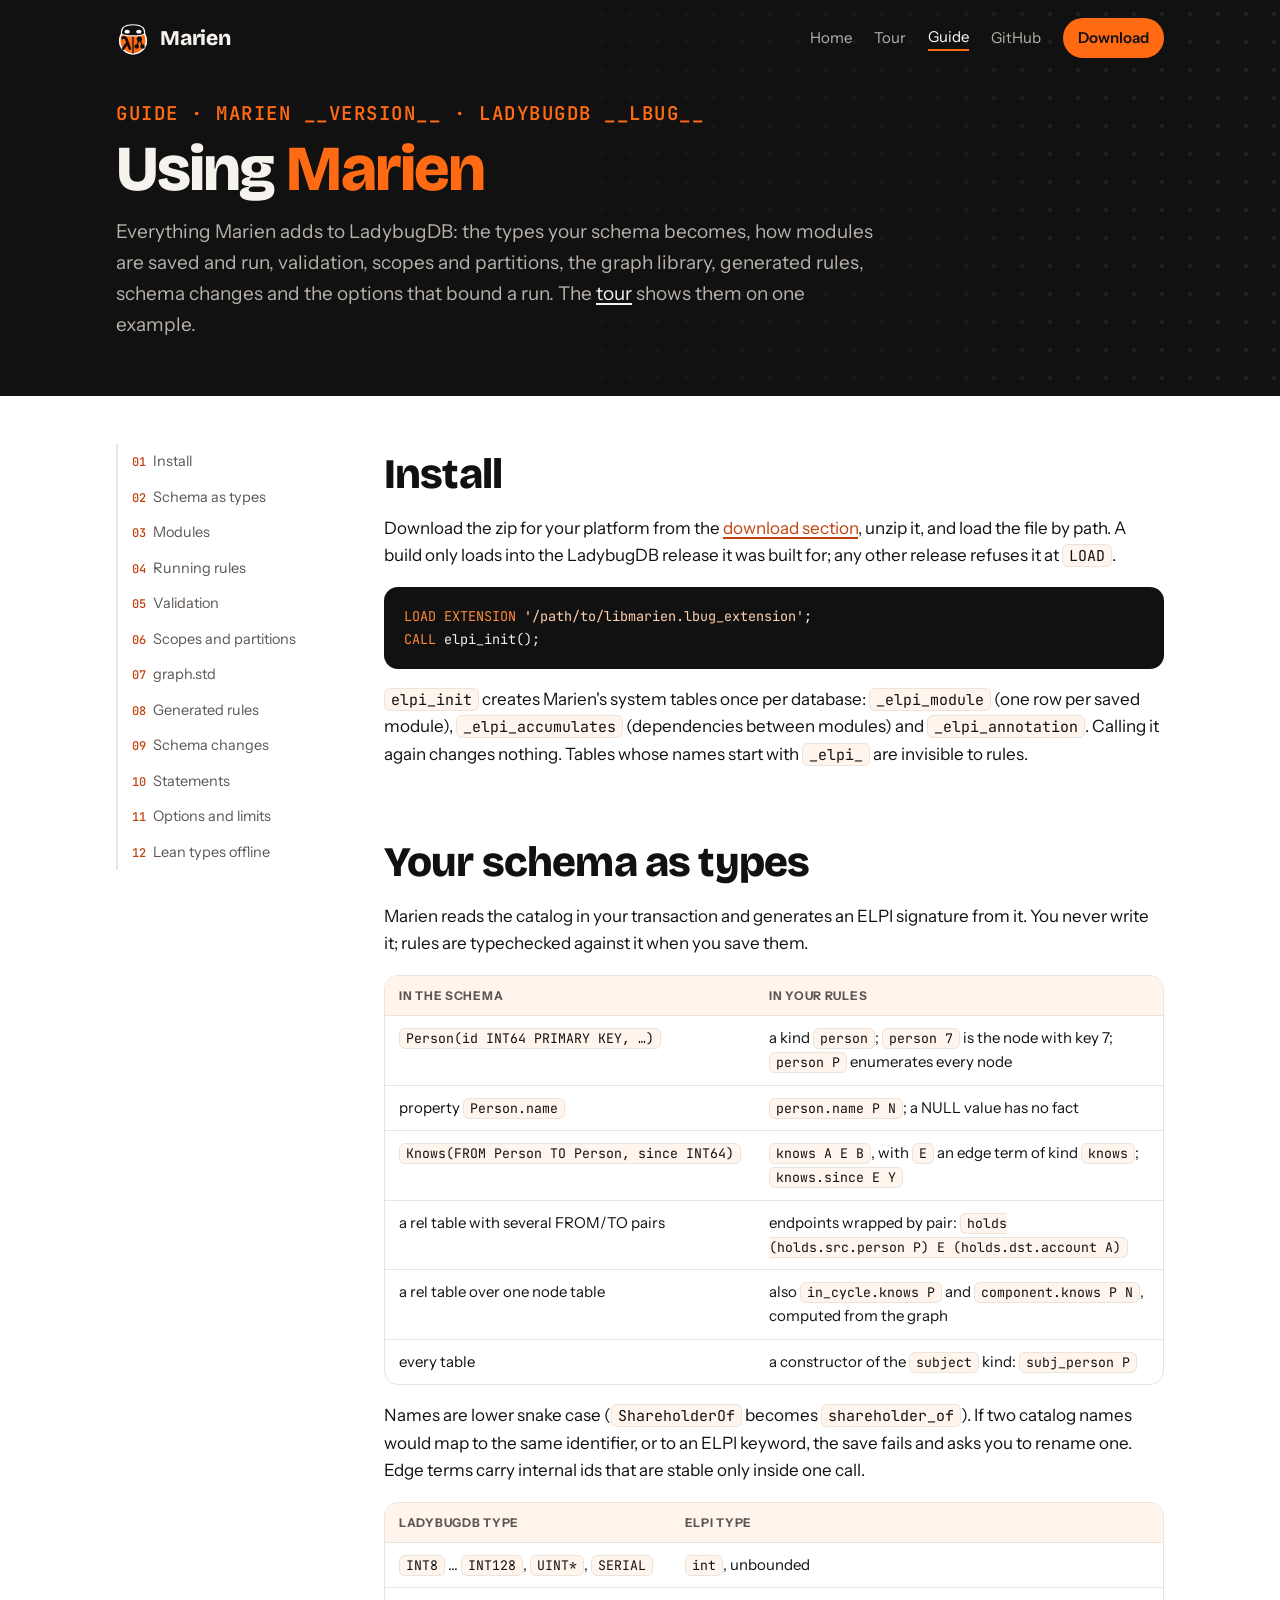
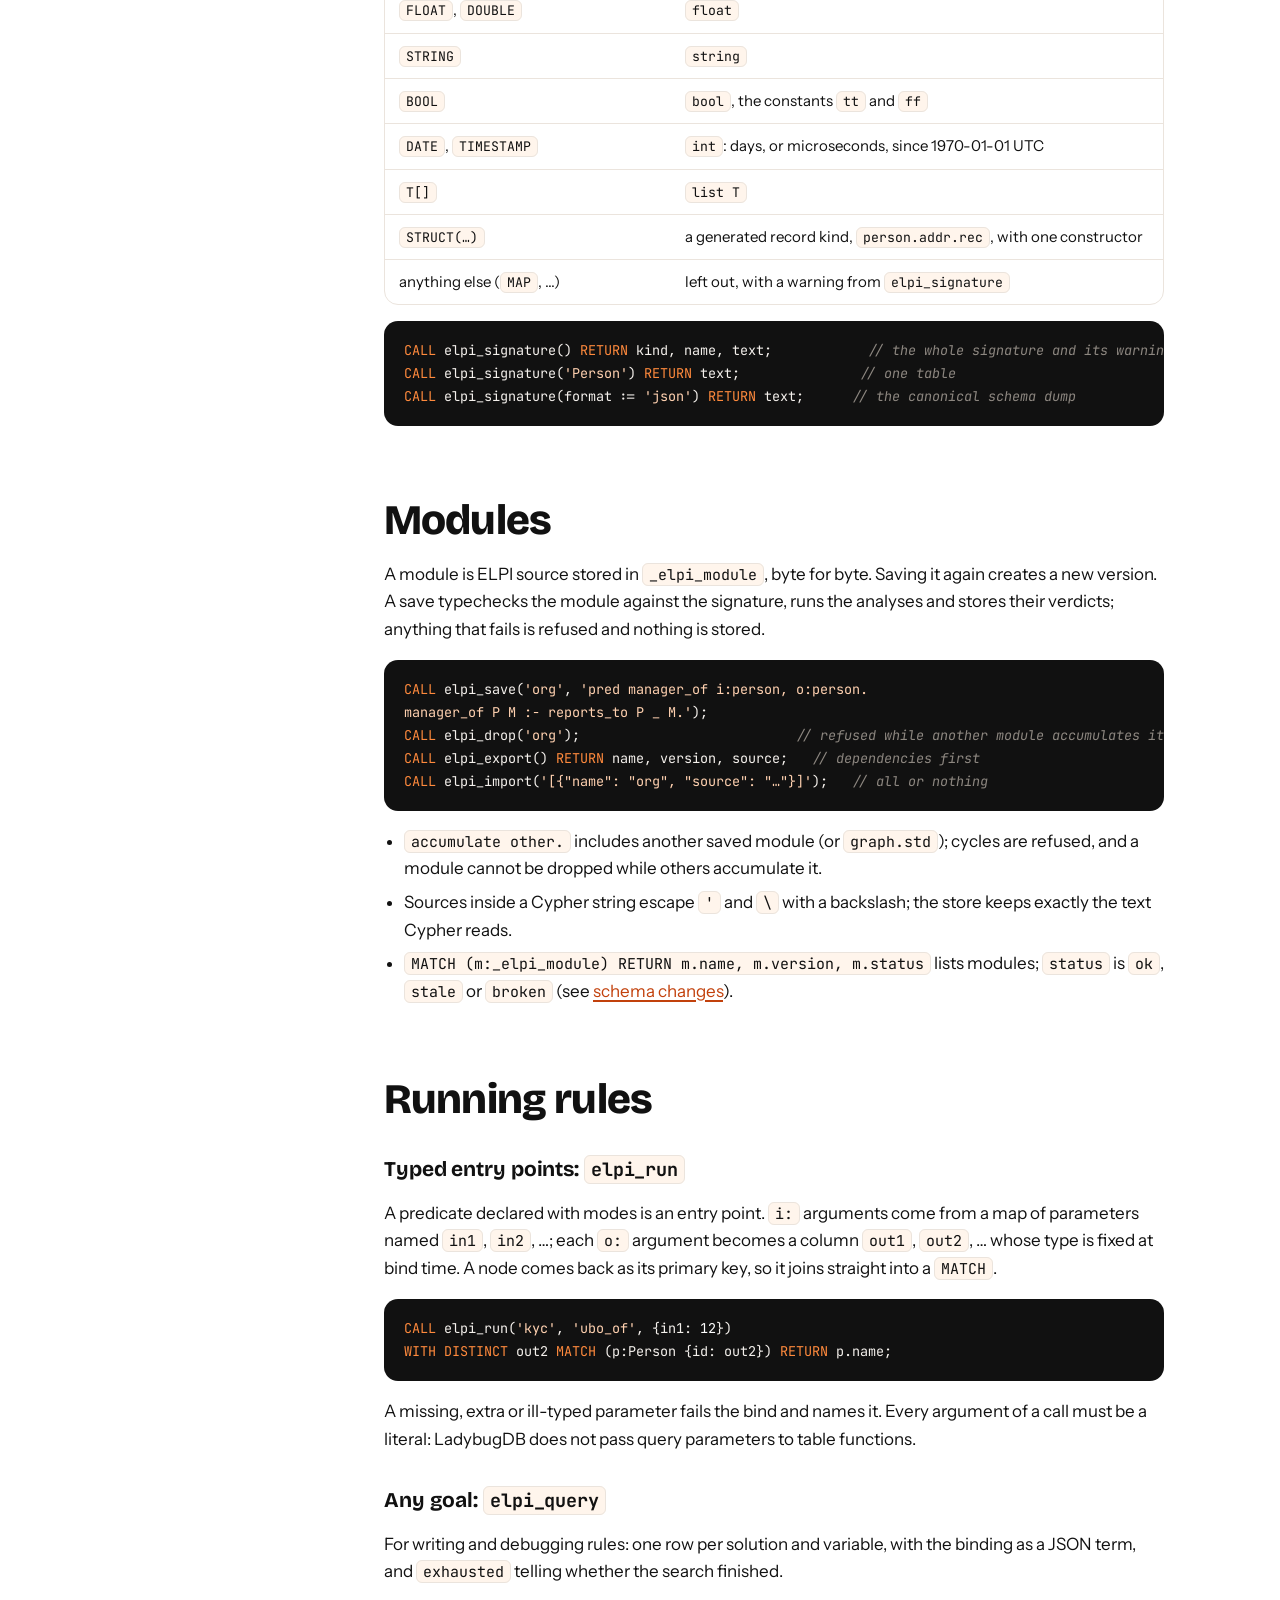
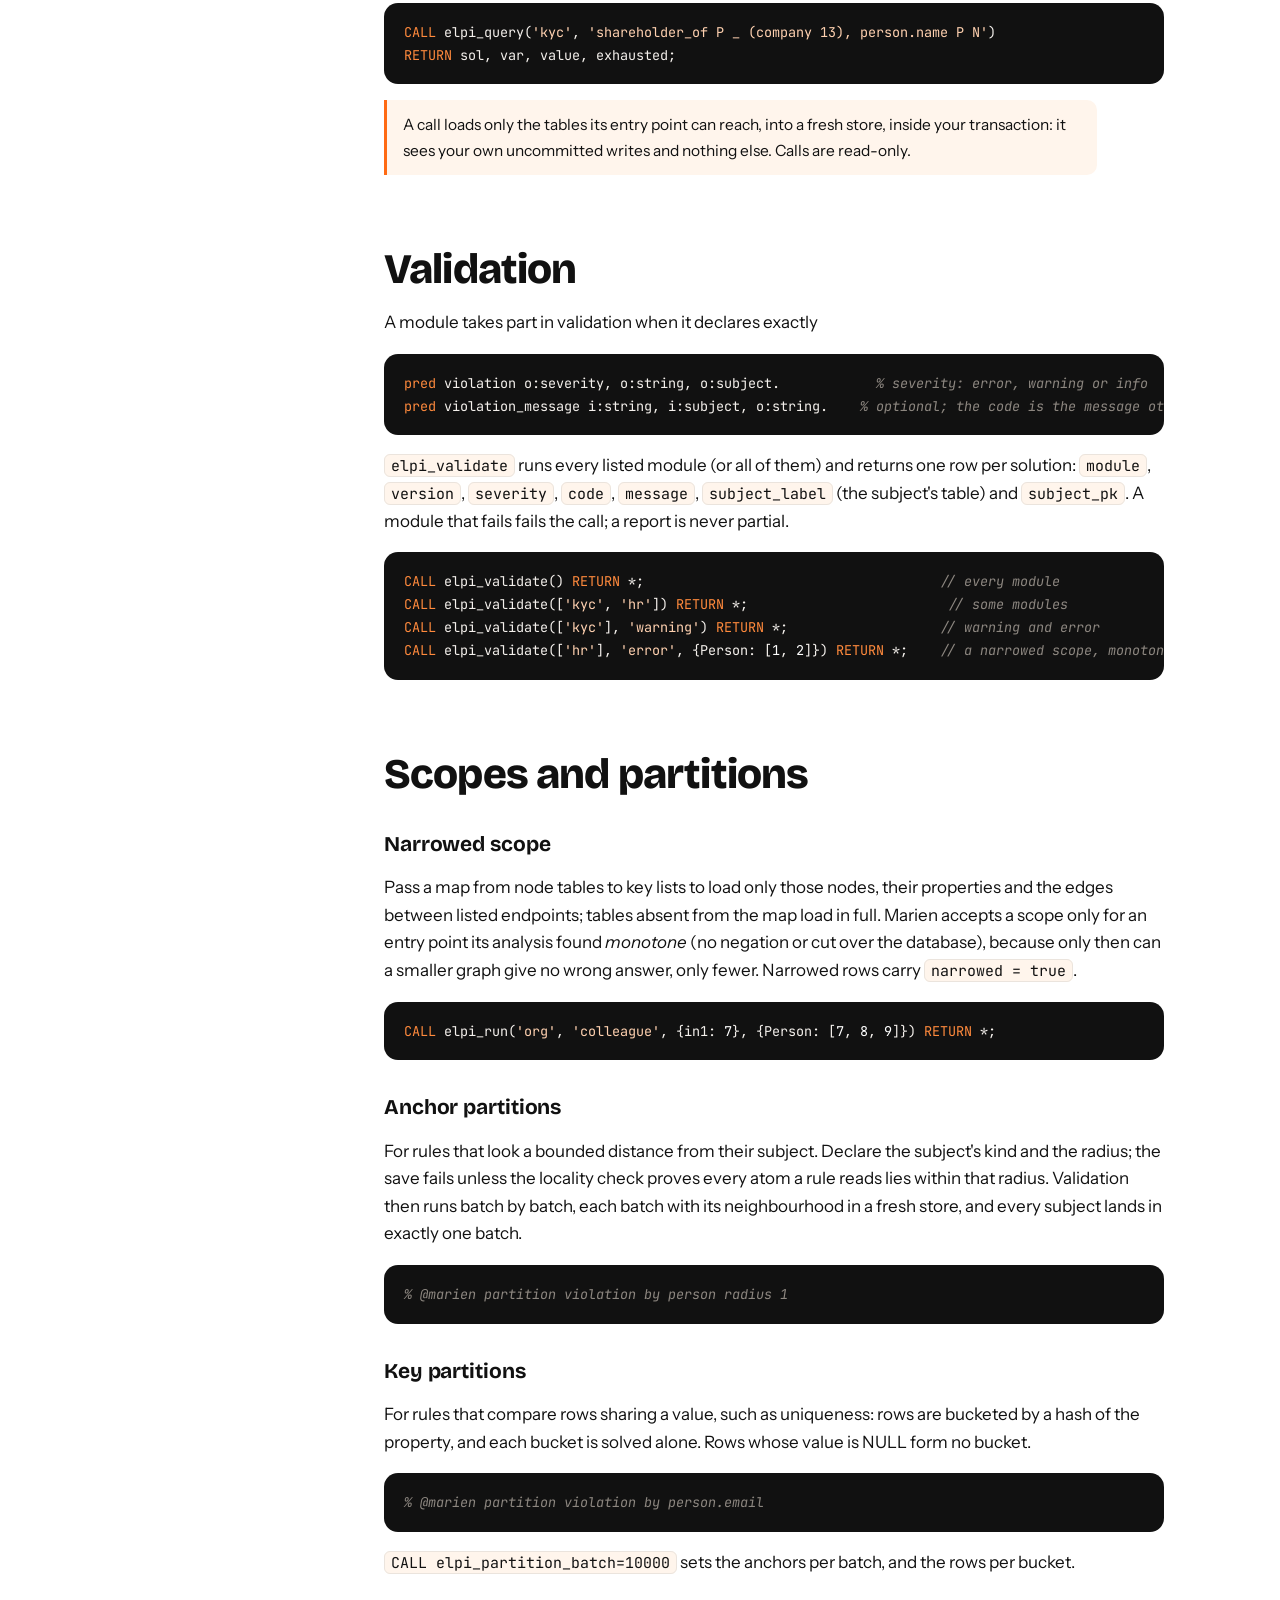
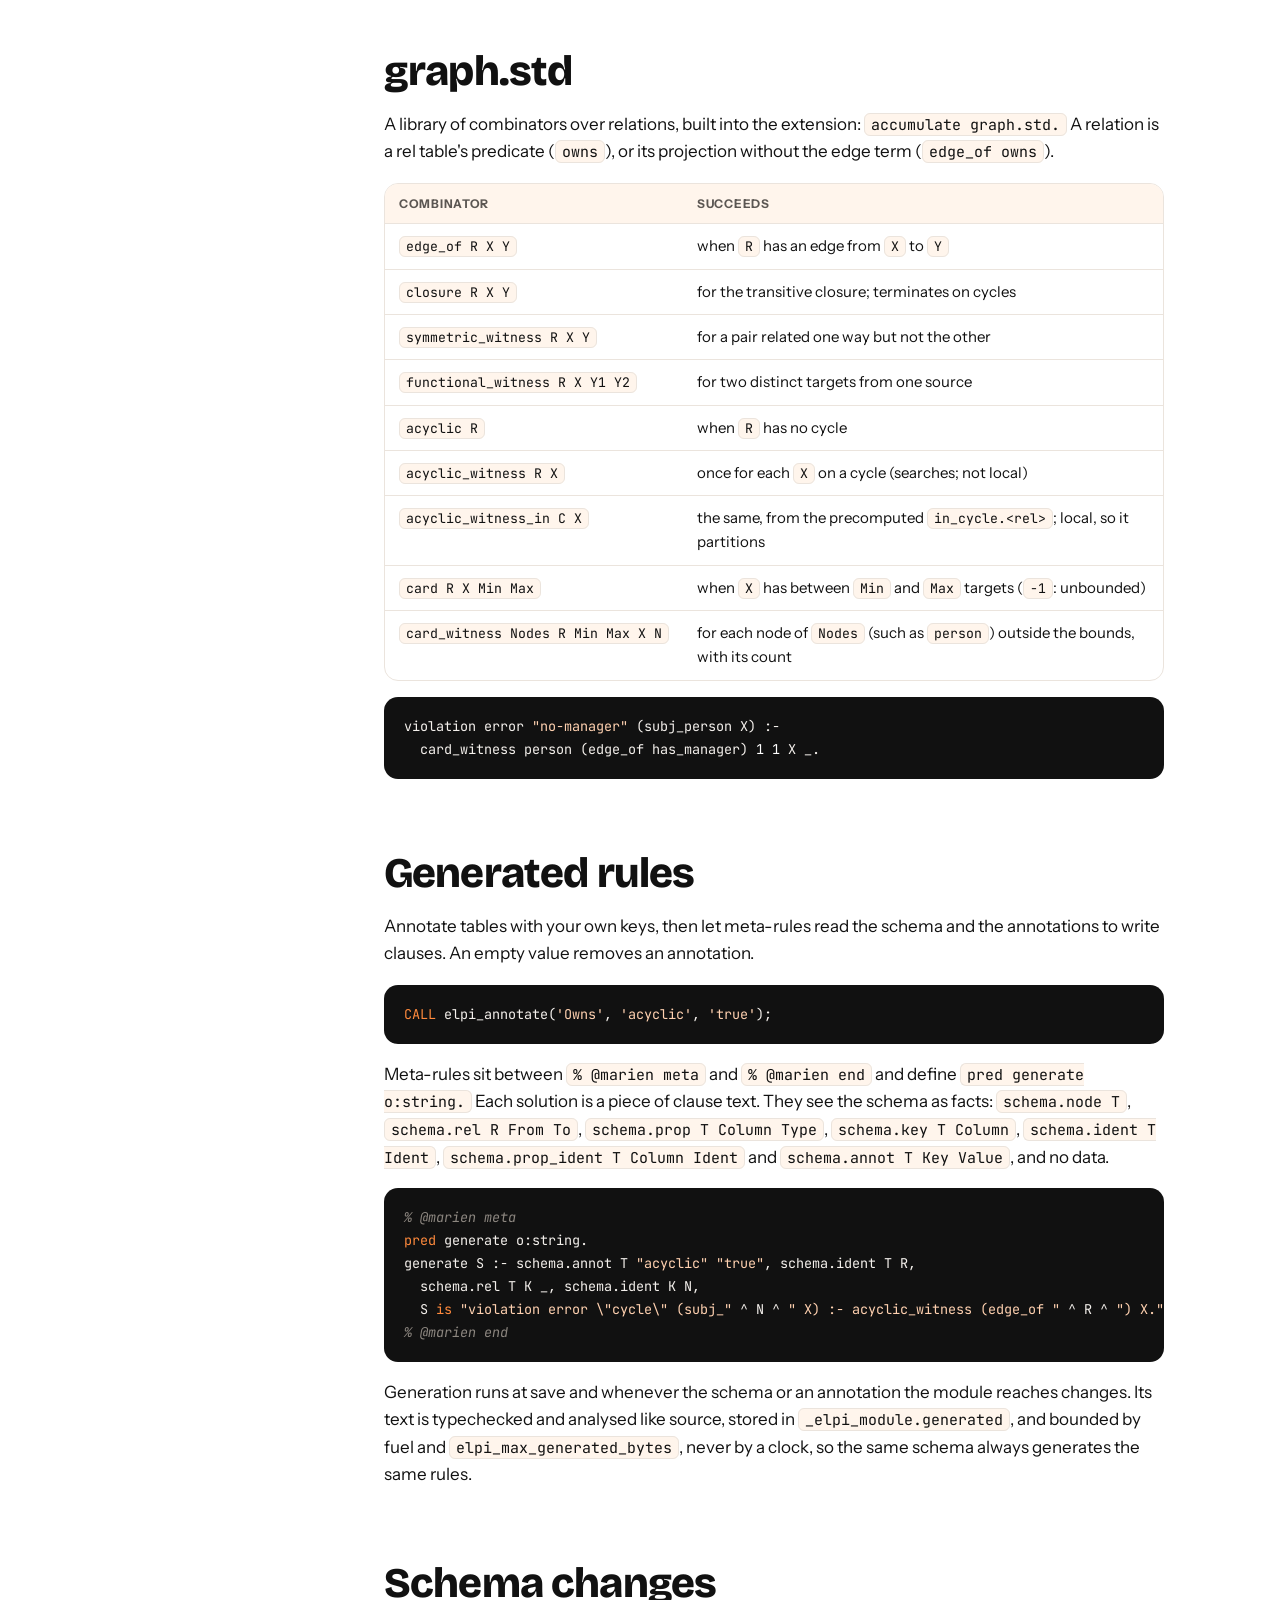
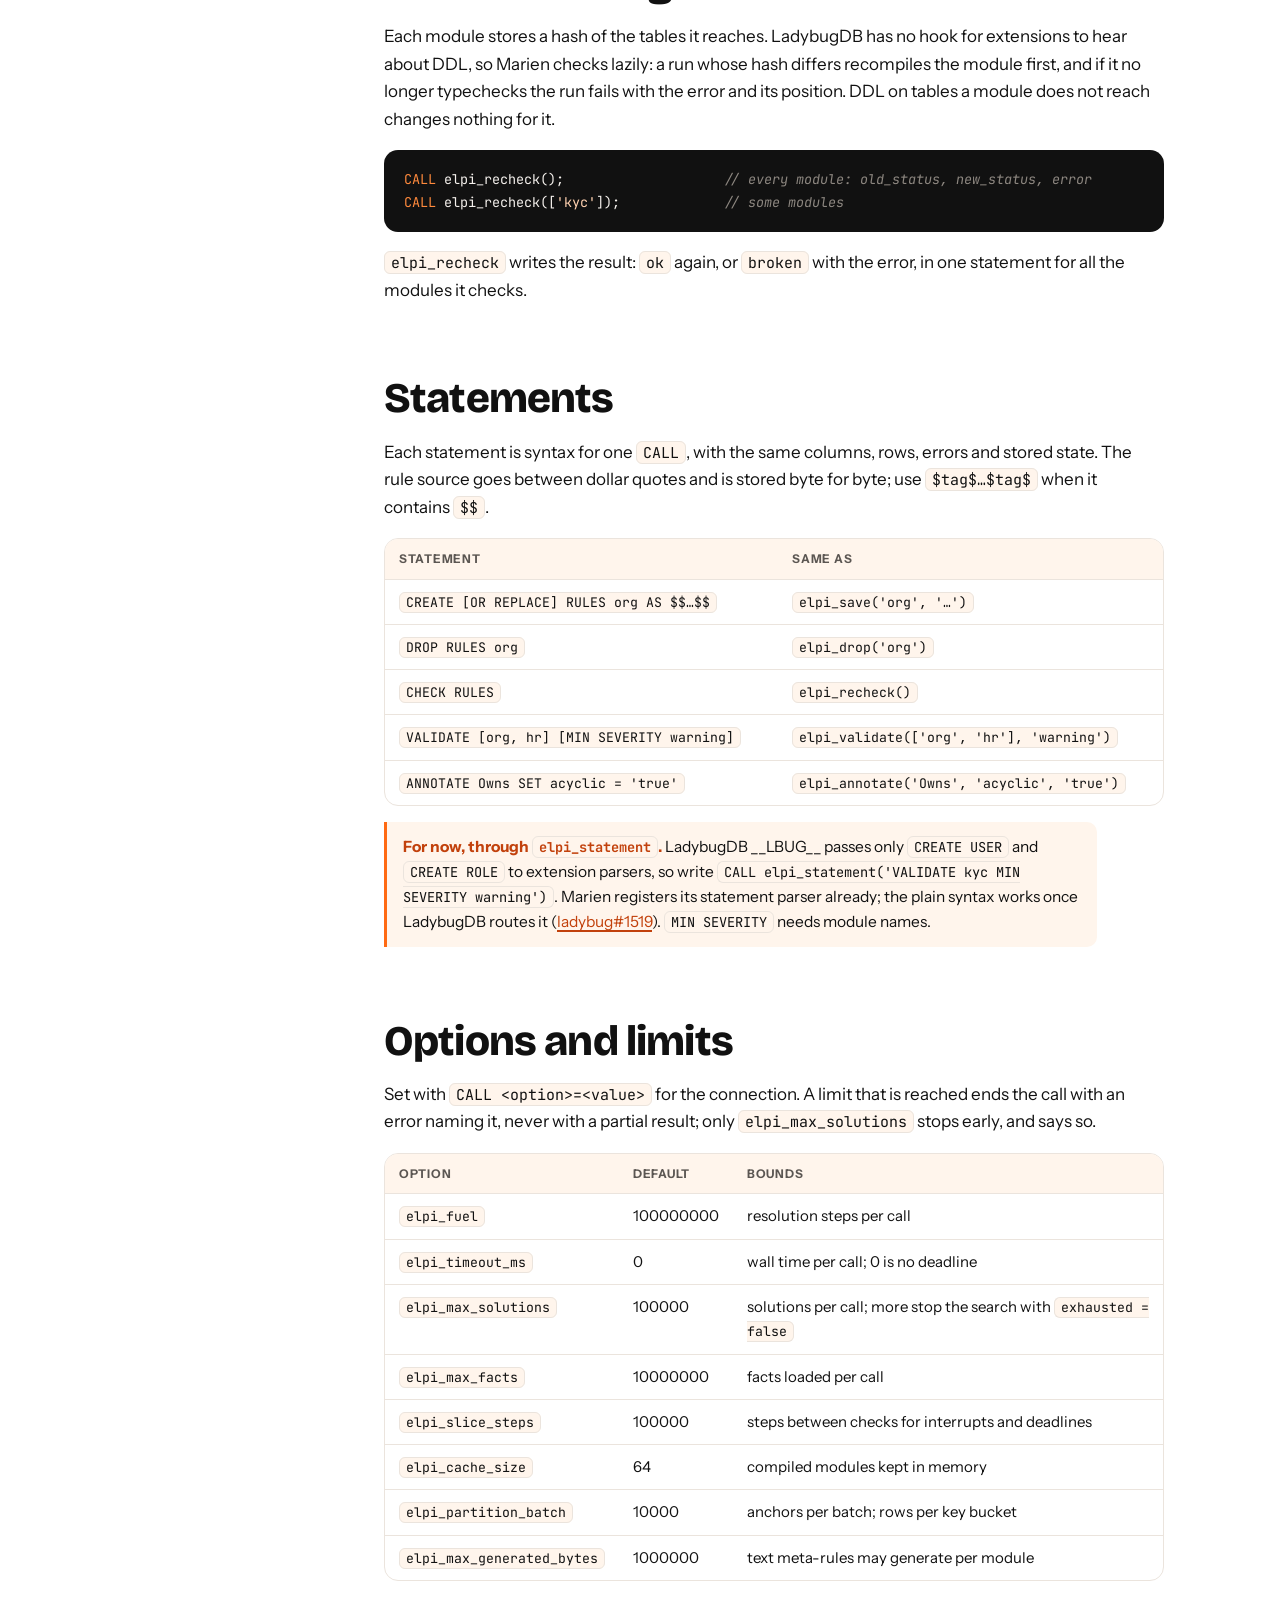
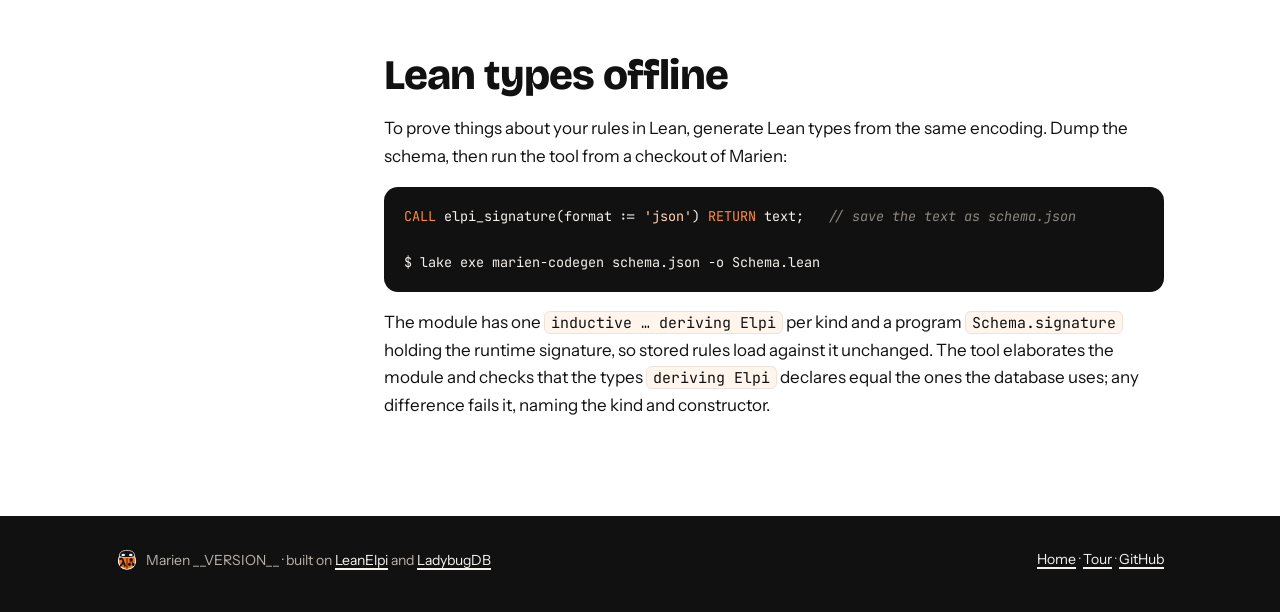
==== web/guide.html @ 35d01ebb "M5: offline codegen, Soufflé oracle, custom statements; archive M1 and M4; new website Offline codeg" ====
<!doctype html>
<html lang="en">
<head>
<meta charset="utf-8">
<meta name="viewport" content="width=device-width, initial-scale=1">
<title>Marien guide</title>
<meta name="description" content="How to use Marien: load the extension, read the schema as types, save and run rule modules, validate, scope and partition runs, graph.std, generated rules, schema changes, statements and options.">
<link rel="icon" href="favicon.svg" type="image/svg+xml">
<link rel="preconnect" href="https://fonts.googleapis.com">
<link rel="preconnect" href="https://fonts.gstatic.com" crossorigin>
<link href="https://fonts.googleapis.com/css2?family=Bricolage+Grotesque:opsz,wght@12..96,700;12..96,800&family=Instrument+Sans:wght@400;500;600&family=JetBrains+Mono:wght@400;500;600;700&display=swap" rel="stylesheet">
<link rel="stylesheet" href="site.css">
</head>
<body>
<div class="band">
  <div class="wrap">
    <nav class="top">
      <a class="brand" href="./"><img src="favicon.svg" alt="">Marien</a>
      <div class="links">
        <a href="./" class="wide">Home</a>
        <a href="tour.html">Tour</a>
        <a href="guide.html" aria-current="page">Guide</a>
        <a href="https://github.com/Volland/marien" class="wide">GitHub</a>
        <a href="./#download" class="pill">Download</a>
      </div>
    </nav>
    <header class="page-hero">
      <p class="eyebrow">GUIDE · MARIEN __VERSION__ · LADYBUGDB __LBUG__</p>
      <h1>Using <em>Marien</em></h1>
      <p>Everything Marien adds to LadybugDB: the types your schema becomes, how modules are saved and run, validation, scopes and partitions, the graph library, generated rules, schema changes and the options that bound a run. The <a href="tour.html">tour</a> shows them on one example.</p>
    </header>
  </div>
</div>

<main class="wrap">
  <div class="guide">
    <nav class="toc" aria-label="Contents">
      <ol>
        <li><a href="#install">Install</a></li>
        <li><a href="#types">Schema as types</a></li>
        <li><a href="#modules">Modules</a></li>
        <li><a href="#run">Running rules</a></li>
        <li><a href="#validate">Validation</a></li>
        <li><a href="#scale">Scopes and partitions</a></li>
        <li><a href="#std">graph.std</a></li>
        <li><a href="#meta">Generated rules</a></li>
        <li><a href="#evolve">Schema changes</a></li>
        <li><a href="#statements">Statements</a></li>
        <li><a href="#options">Options and limits</a></li>
        <li><a href="#codegen">Lean types offline</a></li>
      </ol>
    </nav>

    <article class="doc">
      <h2 id="install">Install</h2>
      <p>Download the zip for your platform from the <a href="./#download">download section</a>, unzip it, and load the file by path. A build only loads into the LadybugDB release it was built for; any other release refuses it at <code>LOAD</code>.</p>
<pre><span class="k">LOAD EXTENSION</span> <span class="s">'/path/to/libmarien.lbug_extension'</span>;
<span class="k">CALL</span> elpi_init();</pre>
      <p><code>elpi_init</code> creates Marien's system tables once per database: <code>_elpi_module</code> (one row per saved module), <code>_elpi_accumulates</code> (dependencies between modules) and <code>_elpi_annotation</code>. Calling it again changes nothing. Tables whose names start with <code>_elpi_</code> are invisible to rules.</p>

      <h2 id="types">Your schema as types</h2>
      <p>Marien reads the catalog in your transaction and generates an ELPI signature from it. You never write it; rules are typechecked against it when you save them.</p>
      <div class="ref-wrap"><table class="ref">
        <tr><th>In the schema</th><th>In your rules</th></tr>
        <tr><td><code>Person(id INT64 PRIMARY KEY, …)</code></td><td>a kind <code>person</code>; <code>person 7</code> is the node with key 7; <code>person P</code> enumerates every node</td></tr>
        <tr><td>property <code>Person.name</code></td><td><code>person.name P N</code>; a NULL value has no fact</td></tr>
        <tr><td><code>Knows(FROM Person TO Person, since INT64)</code></td><td><code>knows A E B</code>, with <code>E</code> an edge term of kind <code>knows</code>; <code>knows.since E Y</code></td></tr>
        <tr><td>a rel table with several FROM/TO pairs</td><td>endpoints wrapped by pair: <code>holds (holds.src.person P) E (holds.dst.account A)</code></td></tr>
        <tr><td>a rel table over one node table</td><td>also <code>in_cycle.knows P</code> and <code>component.knows P N</code>, computed from the graph</td></tr>
        <tr><td>every table</td><td>a constructor of the <code>subject</code> kind: <code>subj_person P</code></td></tr>
      </table></div>
      <p>Names are lower snake case (<code>ShareholderOf</code> becomes <code>shareholder_of</code>). If two catalog names would map to the same identifier, or to an ELPI keyword, the save fails and asks you to rename one. Edge terms carry internal ids that are stable only inside one call.</p>
      <div class="ref-wrap"><table class="ref">
        <tr><th>LadybugDB type</th><th>ELPI type</th></tr>
        <tr><td><code>INT8</code> … <code>INT128</code>, <code>UINT*</code>, <code>SERIAL</code></td><td><code>int</code>, unbounded</td></tr>
        <tr><td><code>FLOAT</code>, <code>DOUBLE</code></td><td><code>float</code></td></tr>
        <tr><td><code>STRING</code></td><td><code>string</code></td></tr>
        <tr><td><code>BOOL</code></td><td><code>bool</code>, the constants <code>tt</code> and <code>ff</code></td></tr>
        <tr><td><code>DATE</code>, <code>TIMESTAMP</code></td><td><code>int</code>: days, or microseconds, since 1970-01-01 UTC</td></tr>
        <tr><td><code>T[]</code></td><td><code>list T</code></td></tr>
        <tr><td><code>STRUCT(…)</code></td><td>a generated record kind, <code>person.addr.rec</code>, with one constructor</td></tr>
        <tr><td>anything else (<code>MAP</code>, …)</td><td>left out, with a warning from <code>elpi_signature</code></td></tr>
      </table></div>
<pre><span class="k">CALL</span> elpi_signature() <span class="k">RETURN</span> kind, name, text;            <span class="c">// the whole signature and its warnings</span>
<span class="k">CALL</span> elpi_signature(<span class="s">'Person'</span>) <span class="k">RETURN</span> text;               <span class="c">// one table</span>
<span class="k">CALL</span> elpi_signature(format := <span class="s">'json'</span>) <span class="k">RETURN</span> text;      <span class="c">// the canonical schema dump</span></pre>

      <h2 id="modules">Modules</h2>
      <p>A module is ELPI source stored in <code>_elpi_module</code>, byte for byte. Saving it again creates a new version. A save typechecks the module against the signature, runs the analyses and stores their verdicts; anything that fails is refused and nothing is stored.</p>
<pre><span class="k">CALL</span> elpi_save(<span class="s">'org'</span>, <span class="s">'pred manager_of i:person, o:person.
manager_of P M :- reports_to P _ M.'</span>);
<span class="k">CALL</span> elpi_drop(<span class="s">'org'</span>);                           <span class="c">// refused while another module accumulates it</span>
<span class="k">CALL</span> elpi_export() <span class="k">RETURN</span> name, version, source;   <span class="c">// dependencies first</span>
<span class="k">CALL</span> elpi_import(<span class="s">'[{"name": "org", "source": "…"}]'</span>);   <span class="c">// all or nothing</span></pre>
      <ul>
        <li><code>accumulate other.</code> includes another saved module (or <code>graph.std</code>); cycles are refused, and a module cannot be dropped while others accumulate it.</li>
        <li>Sources inside a Cypher string escape <code>'</code> and <code>\</code> with a backslash; the store keeps exactly the text Cypher reads.</li>
        <li><code>MATCH (m:_elpi_module) RETURN m.name, m.version, m.status</code> lists modules; <code>status</code> is <code>ok</code>, <code>stale</code> or <code>broken</code> (see <a href="#evolve">schema changes</a>).</li>
      </ul>

      <h2 id="run">Running rules</h2>
      <h3>Typed entry points: <code>elpi_run</code></h3>
      <p>A predicate declared with modes is an entry point. <code>i:</code> arguments come from a map of parameters named <code>in1</code>, <code>in2</code>, …; each <code>o:</code> argument becomes a column <code>out1</code>, <code>out2</code>, … whose type is fixed at bind time. A node comes back as its primary key, so it joins straight into a <code>MATCH</code>.</p>
<pre><span class="k">CALL</span> elpi_run(<span class="s">'kyc'</span>, <span class="s">'ubo_of'</span>, {in1: <span class="n">12</span>})
<span class="k">WITH DISTINCT</span> out2 <span class="k">MATCH</span> (p:Person {id: out2}) <span class="k">RETURN</span> p.name;</pre>
      <p>A missing, extra or ill-typed parameter fails the bind and names it. Every argument of a call must be a literal: LadybugDB does not pass query parameters to table functions.</p>
      <h3>Any goal: <code>elpi_query</code></h3>
      <p>For writing and debugging rules: one row per solution and variable, with the binding as a JSON term, and <code>exhausted</code> telling whether the search finished.</p>
<pre><span class="k">CALL</span> elpi_query(<span class="s">'kyc'</span>, <span class="s">'shareholder_of P _ (company 13), person.name P N'</span>)
<span class="k">RETURN</span> sol, var, value, exhausted;</pre>
      <p class="note">A call loads only the tables its entry point can reach, into a fresh store, inside your transaction: it sees your own uncommitted writes and nothing else. Calls are read-only.</p>

      <h2 id="validate">Validation</h2>
      <p>A module takes part in validation when it declares exactly</p>
<pre><span class="k">pred</span> violation o:severity, o:string, o:subject.            <span class="c">% severity: error, warning or info</span>
<span class="k">pred</span> violation_message i:string, i:subject, o:string.    <span class="c">% optional; the code is the message otherwise</span></pre>
      <p><code>elpi_validate</code> runs every listed module (or all of them) and returns one row per solution: <code>module</code>, <code>version</code>, <code>severity</code>, <code>code</code>, <code>message</code>, <code>subject_label</code> (the subject's table) and <code>subject_pk</code>. A module that fails fails the call; a report is never partial.</p>
<pre><span class="k">CALL</span> elpi_validate() <span class="k">RETURN</span> *;                                     <span class="c">// every module</span>
<span class="k">CALL</span> elpi_validate([<span class="s">'kyc'</span>, <span class="s">'hr'</span>]) <span class="k">RETURN</span> *;                         <span class="c">// some modules</span>
<span class="k">CALL</span> elpi_validate([<span class="s">'kyc'</span>], <span class="s">'warning'</span>) <span class="k">RETURN</span> *;                   <span class="c">// warning and error</span>
<span class="k">CALL</span> elpi_validate([<span class="s">'hr'</span>], <span class="s">'error'</span>, {Person: [<span class="n">1</span>, <span class="n">2</span>]}) <span class="k">RETURN</span> *;    <span class="c">// a narrowed scope, monotone modules only</span></pre>

      <h2 id="scale">Scopes and partitions</h2>
      <h3>Narrowed scope</h3>
      <p>Pass a map from node tables to key lists to load only those nodes, their properties and the edges between listed endpoints; tables absent from the map load in full. Marien accepts a scope only for an entry point its analysis found <em>monotone</em> (no negation or cut over the database), because only then can a smaller graph give no wrong answer, only fewer. Narrowed rows carry <code>narrowed = true</code>.</p>
<pre><span class="k">CALL</span> elpi_run(<span class="s">'org'</span>, <span class="s">'colleague'</span>, {in1: <span class="n">7</span>}, {Person: [<span class="n">7</span>, <span class="n">8</span>, <span class="n">9</span>]}) <span class="k">RETURN</span> *;</pre>
      <h3>Anchor partitions</h3>
      <p>For rules that look a bounded distance from their subject. Declare the subject's kind and the radius; the save fails unless the locality check proves every atom a rule reads lies within that radius. Validation then runs batch by batch, each batch with its neighbourhood in a fresh store, and every subject lands in exactly one batch.</p>
<pre><span class="c">% @marien partition violation by person radius 1</span></pre>
      <h3>Key partitions</h3>
      <p>For rules that compare rows sharing a value, such as uniqueness: rows are bucketed by a hash of the property, and each bucket is solved alone. Rows whose value is NULL form no bucket.</p>
<pre><span class="c">% @marien partition violation by person.email</span></pre>
      <p><code>CALL elpi_partition_batch=10000</code> sets the anchors per batch, and the rows per bucket.</p>

      <h2 id="std">graph.std</h2>
      <p>A library of combinators over relations, built into the extension: <code>accumulate graph.std.</code> A relation is a rel table's predicate (<code>owns</code>), or its projection without the edge term (<code>edge_of owns</code>).</p>
      <div class="ref-wrap"><table class="ref">
        <tr><th>Combinator</th><th>Succeeds</th></tr>
        <tr><td><code>edge_of R X Y</code></td><td>when <code>R</code> has an edge from <code>X</code> to <code>Y</code></td></tr>
        <tr><td><code>closure R X Y</code></td><td>for the transitive closure; terminates on cycles</td></tr>
        <tr><td><code>symmetric_witness R X Y</code></td><td>for a pair related one way but not the other</td></tr>
        <tr><td><code>functional_witness R X Y1 Y2</code></td><td>for two distinct targets from one source</td></tr>
        <tr><td><code>acyclic R</code></td><td>when <code>R</code> has no cycle</td></tr>
        <tr><td><code>acyclic_witness R X</code></td><td>once for each <code>X</code> on a cycle (searches; not local)</td></tr>
        <tr><td><code>acyclic_witness_in C X</code></td><td>the same, from the precomputed <code>in_cycle.&lt;rel&gt;</code>; local, so it partitions</td></tr>
        <tr><td><code>card R X Min Max</code></td><td>when <code>X</code> has between <code>Min</code> and <code>Max</code> targets (<code>-1</code>: unbounded)</td></tr>
        <tr><td><code>card_witness Nodes R Min Max X N</code></td><td>for each node of <code>Nodes</code> (such as <code>person</code>) outside the bounds, with its count</td></tr>
      </table></div>
<pre>violation error <span class="s">"no-manager"</span> (subj_person X) :-
  card_witness person (edge_of has_manager) <span class="n">1</span> <span class="n">1</span> X _.</pre>

      <h2 id="meta">Generated rules</h2>
      <p>Annotate tables with your own keys, then let meta-rules read the schema and the annotations to write clauses. An empty value removes an annotation.</p>
<pre><span class="k">CALL</span> elpi_annotate(<span class="s">'Owns'</span>, <span class="s">'acyclic'</span>, <span class="s">'true'</span>);</pre>
      <p>Meta-rules sit between <code>% @marien meta</code> and <code>% @marien end</code> and define <code>pred generate o:string.</code> Each solution is a piece of clause text. They see the schema as facts: <code>schema.node T</code>, <code>schema.rel R From To</code>, <code>schema.prop T Column Type</code>, <code>schema.key T Column</code>, <code>schema.ident T Ident</code>, <code>schema.prop_ident T Column Ident</code> and <code>schema.annot T Key Value</code>, and no data.</p>
<pre><span class="c">% @marien meta</span>
<span class="k">pred</span> generate o:string.
generate S :- schema.annot T <span class="s">"acyclic"</span> <span class="s">"true"</span>, schema.ident T R,
  schema.rel T K _, schema.ident K N,
  S <span class="k">is</span> <span class="s">"violation error \"cycle\" (subj_"</span> ^ N ^ <span class="s">" X) :- acyclic_witness (edge_of "</span> ^ R ^ <span class="s">") X."</span>.
<span class="c">% @marien end</span></pre>
      <p>Generation runs at save and whenever the schema or an annotation the module reaches changes. Its text is typechecked and analysed like source, stored in <code>_elpi_module.generated</code>, and bounded by fuel and <code>elpi_max_generated_bytes</code>, never by a clock, so the same schema always generates the same rules.</p>

      <h2 id="evolve">Schema changes</h2>
      <p>Each module stores a hash of the tables it reaches. LadybugDB has no hook for extensions to hear about DDL, so Marien checks lazily: a run whose hash differs recompiles the module first, and if it no longer typechecks the run fails with the error and its position. DDL on tables a module does not reach changes nothing for it.</p>
<pre><span class="k">CALL</span> elpi_recheck();                    <span class="c">// every module: old_status, new_status, error</span>
<span class="k">CALL</span> elpi_recheck([<span class="s">'kyc'</span>]);             <span class="c">// some modules</span></pre>
      <p><code>elpi_recheck</code> writes the result: <code>ok</code> again, or <code>broken</code> with the error, in one statement for all the modules it checks.</p>

      <h2 id="statements">Statements</h2>
      <p>Each statement is syntax for one <code>CALL</code>, with the same columns, rows, errors and stored state. The rule source goes between dollar quotes and is stored byte for byte; use <code>$tag$…$tag$</code> when it contains <code>$$</code>.</p>
      <div class="ref-wrap"><table class="ref">
        <tr><th>Statement</th><th>Same as</th></tr>
        <tr><td><code>CREATE [OR REPLACE] RULES org AS $$…$$</code></td><td><code>elpi_save('org', '…')</code></td></tr>
        <tr><td><code>DROP RULES org</code></td><td><code>elpi_drop('org')</code></td></tr>
        <tr><td><code>CHECK RULES</code></td><td><code>elpi_recheck()</code></td></tr>
        <tr><td><code>VALIDATE [org, hr] [MIN SEVERITY warning]</code></td><td><code>elpi_validate(['org', 'hr'], 'warning')</code></td></tr>
        <tr><td><code>ANNOTATE Owns SET acyclic = 'true'</code></td><td><code>elpi_annotate('Owns', 'acyclic', 'true')</code></td></tr>
      </table></div>
      <p class="note"><strong>For now, through <code>elpi_statement</code>.</strong> LadybugDB __LBUG__ passes only <code>CREATE USER</code> and <code>CREATE ROLE</code> to extension parsers, so write <code>CALL elpi_statement('VALIDATE kyc MIN SEVERITY warning')</code>. Marien registers its statement parser already; the plain syntax works once LadybugDB routes it (<a href="https://github.com/LadybugDB/ladybug/issues/1519">ladybug#1519</a>). <code>MIN SEVERITY</code> needs module names.</p>

      <h2 id="options">Options and limits</h2>
      <p>Set with <code>CALL &lt;option&gt;=&lt;value&gt;</code> for the connection. A limit that is reached ends the call with an error naming it, never with a partial result; only <code>elpi_max_solutions</code> stops early, and says so.</p>
      <div class="ref-wrap"><table class="ref">
        <tr><th>Option</th><th>Default</th><th>Bounds</th></tr>
        <tr><td><code>elpi_fuel</code></td><td>100000000</td><td>resolution steps per call</td></tr>
        <tr><td><code>elpi_timeout_ms</code></td><td>0</td><td>wall time per call; 0 is no deadline</td></tr>
        <tr><td><code>elpi_max_solutions</code></td><td>100000</td><td>solutions per call; more stop the search with <code>exhausted = false</code></td></tr>
        <tr><td><code>elpi_max_facts</code></td><td>10000000</td><td>facts loaded per call</td></tr>
        <tr><td><code>elpi_slice_steps</code></td><td>100000</td><td>steps between checks for interrupts and deadlines</td></tr>
        <tr><td><code>elpi_cache_size</code></td><td>64</td><td>compiled modules kept in memory</td></tr>
        <tr><td><code>elpi_partition_batch</code></td><td>10000</td><td>anchors per batch; rows per key bucket</td></tr>
        <tr><td><code>elpi_max_generated_bytes</code></td><td>1000000</td><td>text meta-rules may generate per module</td></tr>
      </table></div>

      <h2 id="codegen">Lean types offline</h2>
      <p>To prove things about your rules in Lean, generate Lean types from the same encoding. Dump the schema, then run the tool from a checkout of Marien:</p>
<pre><span class="k">CALL</span> elpi_signature(format := <span class="s">'json'</span>) <span class="k">RETURN</span> text;   <span class="c">// save the text as schema.json</span>

$ lake exe marien-codegen schema.json -o Schema.lean</pre>
      <p>The module has one <code>inductive … deriving Elpi</code> per kind and a program <code>Schema.signature</code> holding the runtime signature, so stored rules load against it unchanged. The tool elaborates the module and checks that the types <code>deriving Elpi</code> declares equal the ones the database uses; any difference fails it, naming the kind and constructor.</p>
    </article>
  </div>
</main>

<footer class="site">
  <div class="wrap">
    <span><img src="favicon.svg" alt="">Marien __VERSION__ · built on <a href="https://github.com/Volland/lean-elpi">LeanElpi</a> and <a href="https://github.com/LadybugDB/ladybug">LadybugDB</a></span>
    <span><a href="./">Home</a> · <a href="tour.html">Tour</a> · <a href="https://github.com/Volland/marien">GitHub</a></span>
  </div>
</footer>
</body>
</html>
---- web/site.css ----
/* Marien's site: orange, black and white. Shared by index.html, tour.html and guide.html. */
:root {
  --bg: #ffffff; --soft: #fff5ec; --panel: #ffffff; --ink: #111111; --muted: #5b5652; --line: #ebe4dd;
  --orange: #ff6a13; --orange-ink: #c2410c; --black: #111111; --on-black: #f6f2ee; --on-black-muted: #b9b2ab;
  --code-bg: #111111; --code-ink: #f4f0ec; --code-dim: #8d8780; --code-kw: #ff8a3d; --code-str: #ffd1b0; --code-num: #ffffff;
  --radius: 14px; --shadow: 0 1px 0 rgba(17, 17, 17, 0.04), 0 12px 32px -18px rgba(17, 17, 17, 0.25);
}
@media (prefers-color-scheme: dark) {
  :root:not([data-theme="light"]) {
    --bg: #0f0e0d; --soft: #1a1613; --panel: #171513; --ink: #f4f0ec; --muted: #aaa39c; --line: #2b2622;
    --orange-ink: #ff8a3d; --code-bg: #080707; --shadow: 0 12px 32px -18px rgba(0, 0, 0, 0.8);
  }
}
:root[data-theme="dark"] {
  --bg: #0f0e0d; --soft: #1a1613; --panel: #171513; --ink: #f4f0ec; --muted: #aaa39c; --line: #2b2622;
  --orange-ink: #ff8a3d; --code-bg: #080707; --shadow: 0 12px 32px -18px rgba(0, 0, 0, 0.8);
}

* { box-sizing: border-box; }
html { -webkit-text-size-adjust: 100%; scroll-behavior: smooth; }
body { margin: 0; background: var(--bg); color: var(--ink); font: 17px/1.62 "Instrument Sans", system-ui, sans-serif; }
img { max-width: 100%; }
a { color: var(--orange-ink); text-underline-offset: 3px; text-decoration-thickness: 1.5px; }
a:hover { color: var(--orange); }
::selection { background: var(--orange); color: #111; }
.wrap { max-width: 1080px; margin: 0 auto; padding: 0 16px; }
.wrap.narrow { max-width: 820px; }
.mono, code, pre, kbd { font-family: "JetBrains Mono", ui-monospace, SFMono-Regular, Menlo, monospace; }

/* --- the black band: navigation and hero ----------------------------------------------- */
.band { background: var(--black); color: var(--on-black); position: relative; overflow: hidden; }
.band a { color: var(--on-black); }
.band::after { /* the spots */
  content: ""; position: absolute; inset: 0; pointer-events: none; opacity: 0.07;
  background-image: radial-gradient(circle at center, #fff 2px, transparent 2.5px);
  background-size: 28px 28px; mask-image: linear-gradient(to left, #000, transparent 70%);
}
nav.top { display: flex; align-items: center; justify-content: space-between; gap: 16px; padding: 18px 0; position: relative; z-index: 1; }
nav.top .brand { display: flex; align-items: center; gap: 10px; text-decoration: none; font: 800 21px/1 "Bricolage Grotesque", sans-serif; letter-spacing: -0.01em; }
nav.top .brand img { width: 34px; height: 34px; }
nav.top .links { display: flex; align-items: center; gap: 22px; font-size: 15px; }
nav.top .links a { color: var(--on-black-muted); text-decoration: none; }
nav.top .links a:hover, nav.top .links a[aria-current="page"] { color: #fff; }
nav.top .links a[aria-current="page"] { box-shadow: inset 0 -2px 0 var(--orange); padding-bottom: 2px; }
nav.top .links a.pill { color: #111; background: var(--orange); padding: 8px 15px; border-radius: 999px; font-weight: 600; }
nav.top .links a.pill:hover { background: #fff; color: #111; }

.hero { display: grid; grid-template-columns: 1.2fr 0.8fr; gap: 40px; align-items: center; padding: 40px 0 72px; position: relative; z-index: 1; }
.hero > * { min-width: 0; }
/* written in capitals in the HTML: a CSS uppercase would turn λ into Λ */
.eyebrow { font: 600 13px/1 "JetBrains Mono", monospace; letter-spacing: 0.08em; color: var(--orange); margin: 0 0 18px; }
.page-hero .eyebrow { color: var(--orange); margin-bottom: 14px; }
.hero h1 { font: 800 clamp(42px, 7vw, 82px)/0.98 "Bricolage Grotesque", sans-serif; letter-spacing: -0.035em; margin: 0 0 22px; }
.hero h1 em { font-style: normal; color: var(--orange); }
.hero .lede { font-size: 20px; line-height: 1.55; color: var(--on-black-muted); margin: 0 0 30px; max-width: 34em; }
.hero .lede strong { color: #fff; font-weight: 600; }
.hero .logo { width: 100%; max-width: 380px; justify-self: center; filter: drop-shadow(0 24px 40px rgba(255, 106, 19, 0.25)); }
.page-hero { padding: 28px 0 56px; position: relative; z-index: 1; }
.page-hero h1 { font: 800 clamp(38px, 6vw, 64px)/1 "Bricolage Grotesque", sans-serif; letter-spacing: -0.03em; margin: 0 0 16px; }
.page-hero h1 em { font-style: normal; color: var(--orange); }
.page-hero p { color: var(--on-black-muted); font-size: 19px; max-width: 40em; margin: 0; }

.cta { display: flex; flex-wrap: wrap; gap: 12px; }
.btn { display: inline-flex; align-items: center; gap: 8px; padding: 12px 22px; border-radius: 999px; font-weight: 600; font-size: 15px;
  text-decoration: none; border: 1.5px solid currentColor; color: inherit; }
.btn.primary { background: var(--orange); border-color: var(--orange); color: #111; }
.btn.primary:hover { background: #fff; border-color: #fff; color: #111; }
.band .btn:not(.primary):hover { background: #fff; color: #111; border-color: #fff; }
.meta-line { margin-top: 22px; font: 500 13px "JetBrains Mono", monospace; color: var(--on-black-muted); }

/* --- sections ---------------------------------------------------------------------------- */
section { padding: 72px 0; }
section + section { border-top: 1px solid var(--line); }
section.soft { background: var(--soft); border-top: 0; }
h2 { font: 800 clamp(30px, 4vw, 42px)/1.08 "Bricolage Grotesque", sans-serif; letter-spacing: -0.02em; margin: 0 0 12px; }
h3 { font: 700 21px/1.25 "Bricolage Grotesque", sans-serif; margin: 34px 0 8px; letter-spacing: -0.005em; }
h2 + .sub { margin-top: 0; }
.sub { color: var(--muted); font-size: 18px; margin: 0 0 32px; max-width: 42em; }
p { max-width: 46em; }
.kicker { font: 600 12px "JetBrains Mono", monospace; letter-spacing: 0.08em; text-transform: uppercase; color: var(--orange-ink); margin: 0 0 10px; display: flex; align-items: center; gap: 8px; }
.kicker::before { content: ""; width: 8px; height: 8px; border-radius: 50%; background: var(--orange); }

.features { display: grid; grid-template-columns: repeat(4, 1fr); gap: 16px; }
.features > * { min-width: 0; }
.feature { background: var(--panel); border: 1px solid var(--line); border-radius: var(--radius); padding: 22px; box-shadow: var(--shadow); }
.feature .glyph { display: inline-grid; place-items: center; width: 44px; height: 44px; border-radius: 50%; background: var(--black);
  color: var(--orange); font: 700 20px "JetBrains Mono", monospace; margin-bottom: 14px; box-shadow: 0 0 0 1.5px var(--orange); }
.feature h3 { margin: 0 0 6px; font-size: 18px; }
.feature p { margin: 0; color: var(--muted); font-size: 15.5px; }

.split { display: grid; grid-template-columns: 1fr 1fr; gap: 28px; align-items: start; }
.split > * { min-width: 0; }

/* --- code and terminal output -------------------------------------------------------------- */
pre { margin: 0; background: var(--code-bg); color: var(--code-ink); border-radius: var(--radius); padding: 18px 20px;
  overflow-x: auto; font-size: 13.5px; line-height: 1.7; tab-size: 2; }
pre .c { color: var(--code-dim); font-style: italic; }
pre .k { color: var(--code-kw); }
pre .s { color: var(--code-str); }
pre .n { color: var(--code-num); }
code { font-size: 0.88em; background: var(--soft); border: 1px solid var(--line); border-radius: 6px; padding: 1px 6px; }
pre code { background: none; border: 0; padding: 0; font-size: inherit; }
.window { border-radius: var(--radius); overflow: hidden; background: var(--code-bg); box-shadow: var(--shadow); }
.window > header { display: flex; align-items: center; gap: 8px; padding: 10px 14px; background: #1c1a19; color: var(--code-dim);
  font: 500 12px "JetBrains Mono", monospace; }
.window > header .dot { width: 10px; height: 10px; border-radius: 50%; background: #3a3633; }
.window > header .dot:first-child { background: var(--orange); }
.window > header span:last-child { margin-left: auto; }
.window pre { border-radius: 0; }
.window + .window, pre + .result, .window + .result, .result + .window { margin-top: 12px; }

.result { border: 1px solid var(--line); border-radius: var(--radius); overflow: hidden; background: var(--panel); }
.result > header { padding: 9px 14px; font: 600 12px "JetBrains Mono", monospace; color: var(--muted); border-bottom: 1px solid var(--line);
  display: flex; justify-content: space-between; gap: 12px; background: var(--soft); }
.result .scroll { overflow-x: auto; }
.result table { width: 100%; border-collapse: collapse; font: 13.5px/1.5 "JetBrains Mono", monospace; }
.result th, .result td { text-align: left; padding: 8px 14px; border-bottom: 1px solid var(--line); white-space: nowrap; }
.result td.long { white-space: normal; min-width: 14ch; }
.result th { color: var(--muted); font-weight: 600; font-size: 12px; }
.result th small { display: block; font-weight: 400; opacity: 0.7; }
.result tr:last-child td { border-bottom: 0; }
.result.error { border-color: var(--orange); }
.result.error > header { background: var(--orange); color: #111; border-color: var(--orange); }
.result.error pre { background: var(--panel); color: var(--ink); border-radius: 0; white-space: pre-wrap; word-break: break-word; }
.sev { display: inline-block; padding: 1px 8px; border-radius: 999px; font-size: 12px; font-weight: 700; }
.sev.error { background: var(--black); color: var(--orange); }
.sev.warning { background: var(--orange); color: #111; }
:root[data-theme="dark"] .sev.error { background: #fff; color: #111; }
@media (prefers-color-scheme: dark) { :root:not([data-theme="light"]) .sev.error { background: #fff; color: #111; } }

/* --- steps (tour) ------------------------------------------------------------------------ */
.step { display: grid; grid-template-columns: 76px 1fr; gap: 20px; padding: 36px 0; border-top: 1px solid var(--line); }
.step:first-of-type { border-top: 0; }
.step > * { min-width: 0; }
.step .num { font: 800 46px/1 "Bricolage Grotesque", sans-serif; color: var(--orange); letter-spacing: -0.03em; }
.step h3 { margin: 4px 0 8px; font-size: 25px; }
.step p { color: var(--muted); }
.step .stack > * + * { margin-top: 12px; }
.note { border-left: 3px solid var(--orange); background: var(--soft); padding: 12px 16px; border-radius: 0 10px 10px 0; font-size: 15.5px; color: var(--ink); max-width: 46em; }
.note strong { color: var(--orange-ink); }

figure.graph { margin: 0; background: var(--panel); border: 1px solid var(--line); border-radius: var(--radius); padding: 12px; box-shadow: var(--shadow); }
figure.graph svg { width: 100%; height: auto; display: block; }
figure.graph figcaption { font-size: 14px; color: var(--muted); padding: 8px 6px 2px; }
.g-edge { stroke: var(--ink); stroke-width: 2; fill: none; }
.g-edge.hot { stroke: var(--orange); stroke-width: 3.5; }
.g-label { font: 600 12px "JetBrains Mono", monospace; fill: var(--muted); }
.g-person { fill: var(--panel); stroke: var(--ink); stroke-width: 2; }
.g-company { fill: var(--orange); stroke: var(--ink); stroke-width: 2; }
.g-account { fill: var(--ink); }
.g-text { font: 600 13px "Instrument Sans", sans-serif; fill: var(--ink); }
.g-text.on-dark { fill: var(--bg); }
.g-flag { font: 700 11px "JetBrains Mono", monospace; fill: var(--orange-ink); }
.legend { display: flex; flex-wrap: wrap; gap: 16px; font-size: 13px; color: var(--muted); padding: 4px 6px 0; }
.legend i { display: inline-block; width: 12px; height: 12px; margin-right: 6px; vertical-align: -1px; border: 2px solid var(--ink); }
.legend i.p { border-radius: 50%; } .legend i.c { background: var(--orange); border-radius: 3px; } .legend i.a { background: var(--ink); }
.legend i.h { border: 0; height: 3px; width: 18px; background: var(--orange); vertical-align: 3px; }

/* --- guide ------------------------------------------------------------------------------- */
.guide { display: grid; grid-template-columns: 220px 1fr; gap: 48px; padding: 48px 0 80px; }
.guide > * { min-width: 0; }
.toc { position: sticky; top: 20px; align-self: start; font-size: 14.5px; }
.toc ol { list-style: none; margin: 0; padding: 0; counter-reset: toc; }
.toc li { counter-increment: toc; }
.toc a { display: block; padding: 6px 0 6px 14px; color: var(--muted); text-decoration: none; border-left: 2px solid var(--line); }
.toc a::before { content: counter(toc, decimal-leading-zero) "  "; font: 500 12px "JetBrains Mono", monospace; color: var(--orange-ink); }
.toc a:hover { color: var(--ink); border-color: var(--orange); }
.doc h2 { margin-top: 64px; padding-top: 8px; scroll-margin-top: 16px; }
.doc h2:first-child { margin-top: 0; }
.doc h3 { scroll-margin-top: 16px; }
.doc p, .doc li { color: var(--ink); }
.doc ul { padding-left: 20px; max-width: 46em; }
.doc li + li { margin-top: 6px; }
.doc pre, .doc .window, .doc .result, .doc .note, .doc .ref-wrap { margin: 16px 0; }
.ref-wrap { overflow-x: auto; border: 1px solid var(--line); border-radius: var(--radius); background: var(--panel); }
.ref { width: 100%; border-collapse: collapse; font-size: 15px; }
.ref th, .ref td { text-align: left; padding: 10px 14px; border-bottom: 1px solid var(--line); vertical-align: top; }
.ref th { font-size: 12px; text-transform: uppercase; letter-spacing: 0.06em; color: var(--muted); background: var(--soft); }
.ref tr:last-child td { border-bottom: 0; }
.ref td:first-child { white-space: nowrap; }
.ref td:first-child code { white-space: nowrap; }

/* --- downloads and footer ------------------------------------------------------------------ */
.downloads { display: grid; grid-template-columns: repeat(4, 1fr); gap: 12px; }
.downloads > * { min-width: 0; }
.dl { display: block; padding: 18px; border: 1.5px solid var(--line); border-radius: var(--radius); text-decoration: none; color: var(--ink); background: var(--panel); }
.dl:hover { border-color: var(--orange); color: var(--ink); }
.dl strong { display: block; font: 700 17px "Bricolage Grotesque", sans-serif; }
.dl span { display: block; font: 12px "JetBrains Mono", monospace; color: var(--muted); margin-top: 4px; overflow-wrap: anywhere; }
.name-story { display: grid; grid-template-columns: auto 1fr; gap: 36px; align-items: center; }
.name-story > * { min-width: 0; }
.name-story .big { font: 800 clamp(44px, 7vw, 76px)/1 "Bricolage Grotesque", sans-serif; letter-spacing: -0.03em; }
.name-story .big span { color: var(--orange); }
footer.site { background: var(--black); color: var(--on-black-muted); font-size: 14px; }
footer.site .wrap { display: flex; flex-wrap: wrap; justify-content: space-between; gap: 16px; padding: 32px 16px 40px; }
footer.site a { color: var(--on-black); }
footer.site img { width: 22px; height: 22px; vertical-align: -5px; margin-right: 8px; }

@media (max-width: 900px) {
  .features, .downloads { grid-template-columns: repeat(2, 1fr); }
  .split { grid-template-columns: 1fr; }
  .guide { grid-template-columns: 1fr; gap: 0; padding-top: 24px; }
  .toc { position: static; margin-bottom: 24px; }
  .toc ol { display: flex; flex-wrap: wrap; gap: 6px 14px; }
  .toc a { border-left: 0; padding: 2px 0; }
}
@media (max-width: 640px) {
  body { font-size: 16px; }
  .hero { grid-template-columns: 1fr; padding: 12px 0 48px; gap: 18px; }
  .hero .logo { max-width: 200px; order: -1; justify-self: start; }
  .hero .lede { font-size: 18px; }
  nav.top .links { gap: 14px; font-size: 14px; }
  nav.top .links .wide { display: none; }
  .features, .downloads { grid-template-columns: 1fr; }
  section { padding: 52px 0; }
  .step { grid-template-columns: 1fr; gap: 6px; padding: 28px 0; }
  .step .num { font-size: 34px; }
  .name-story { grid-template-columns: 1fr; gap: 10px; }
  .ref td:first-child code { white-space: normal; }
}
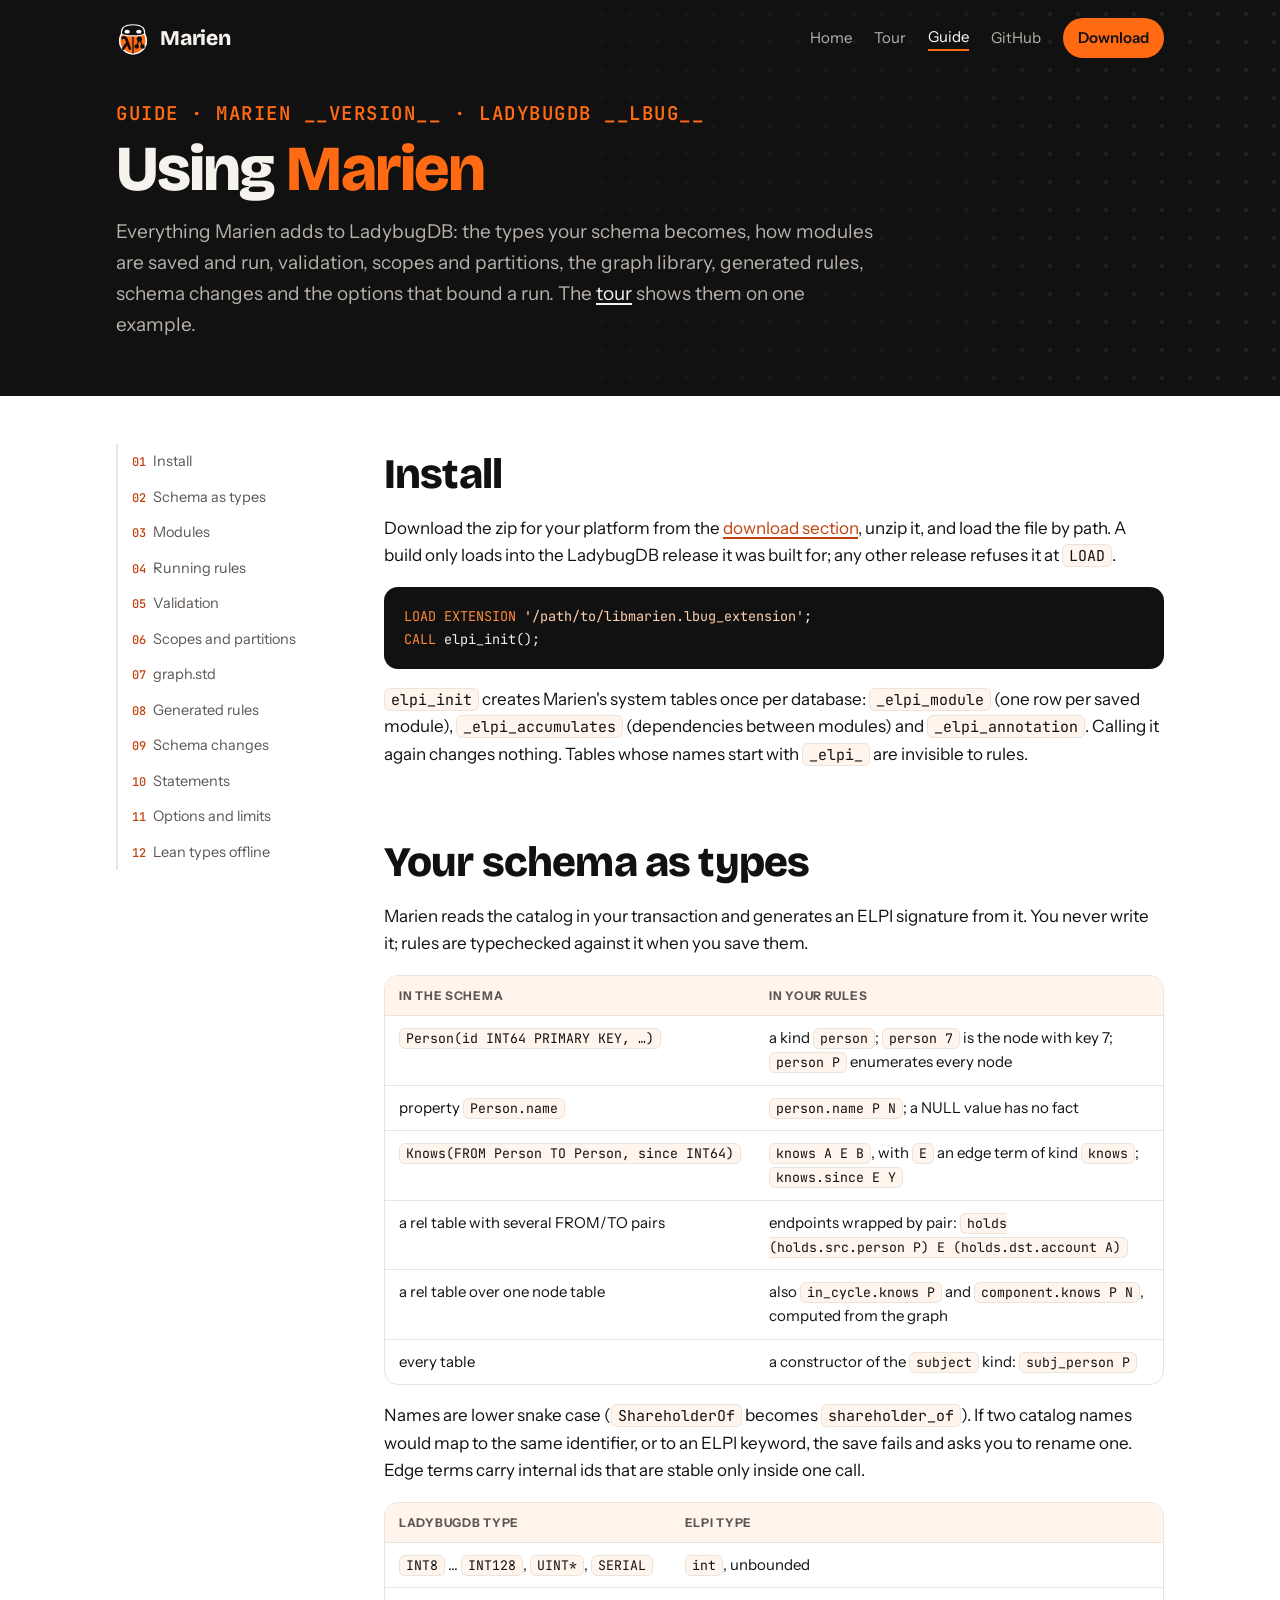
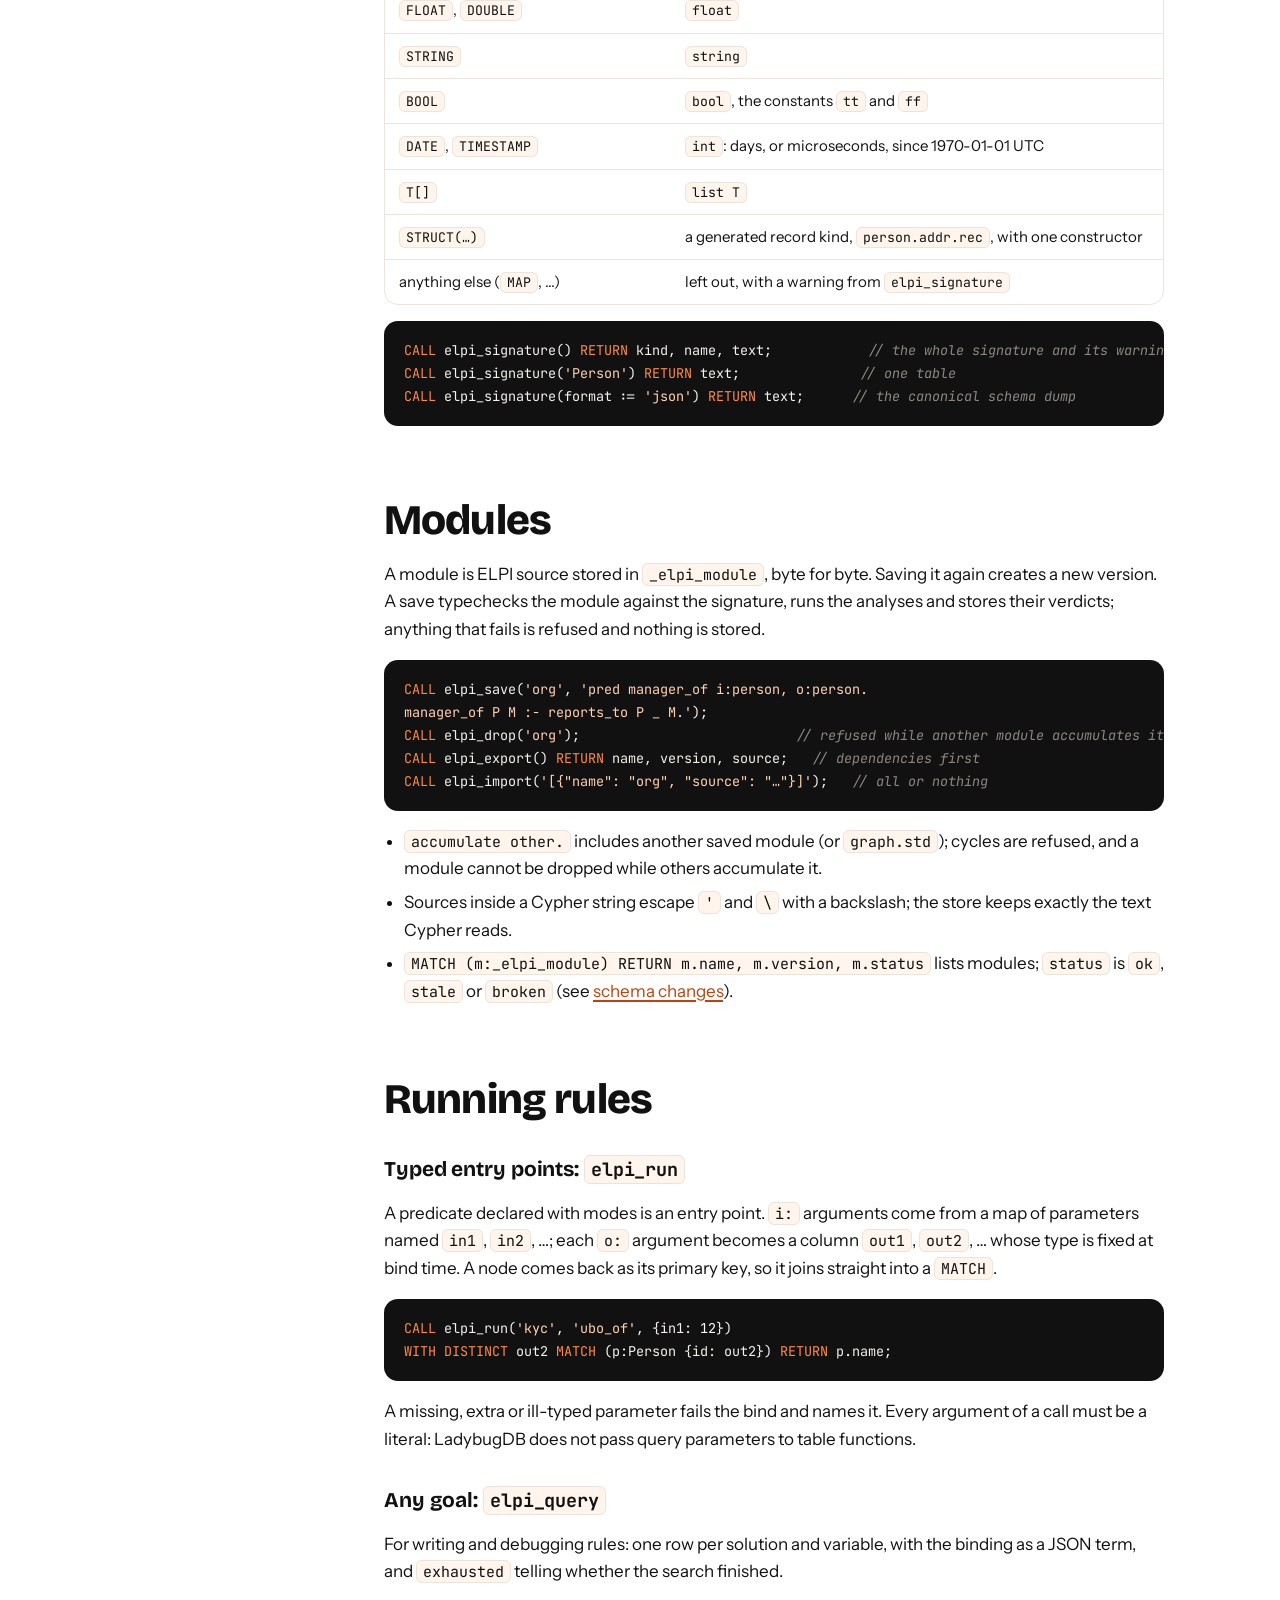
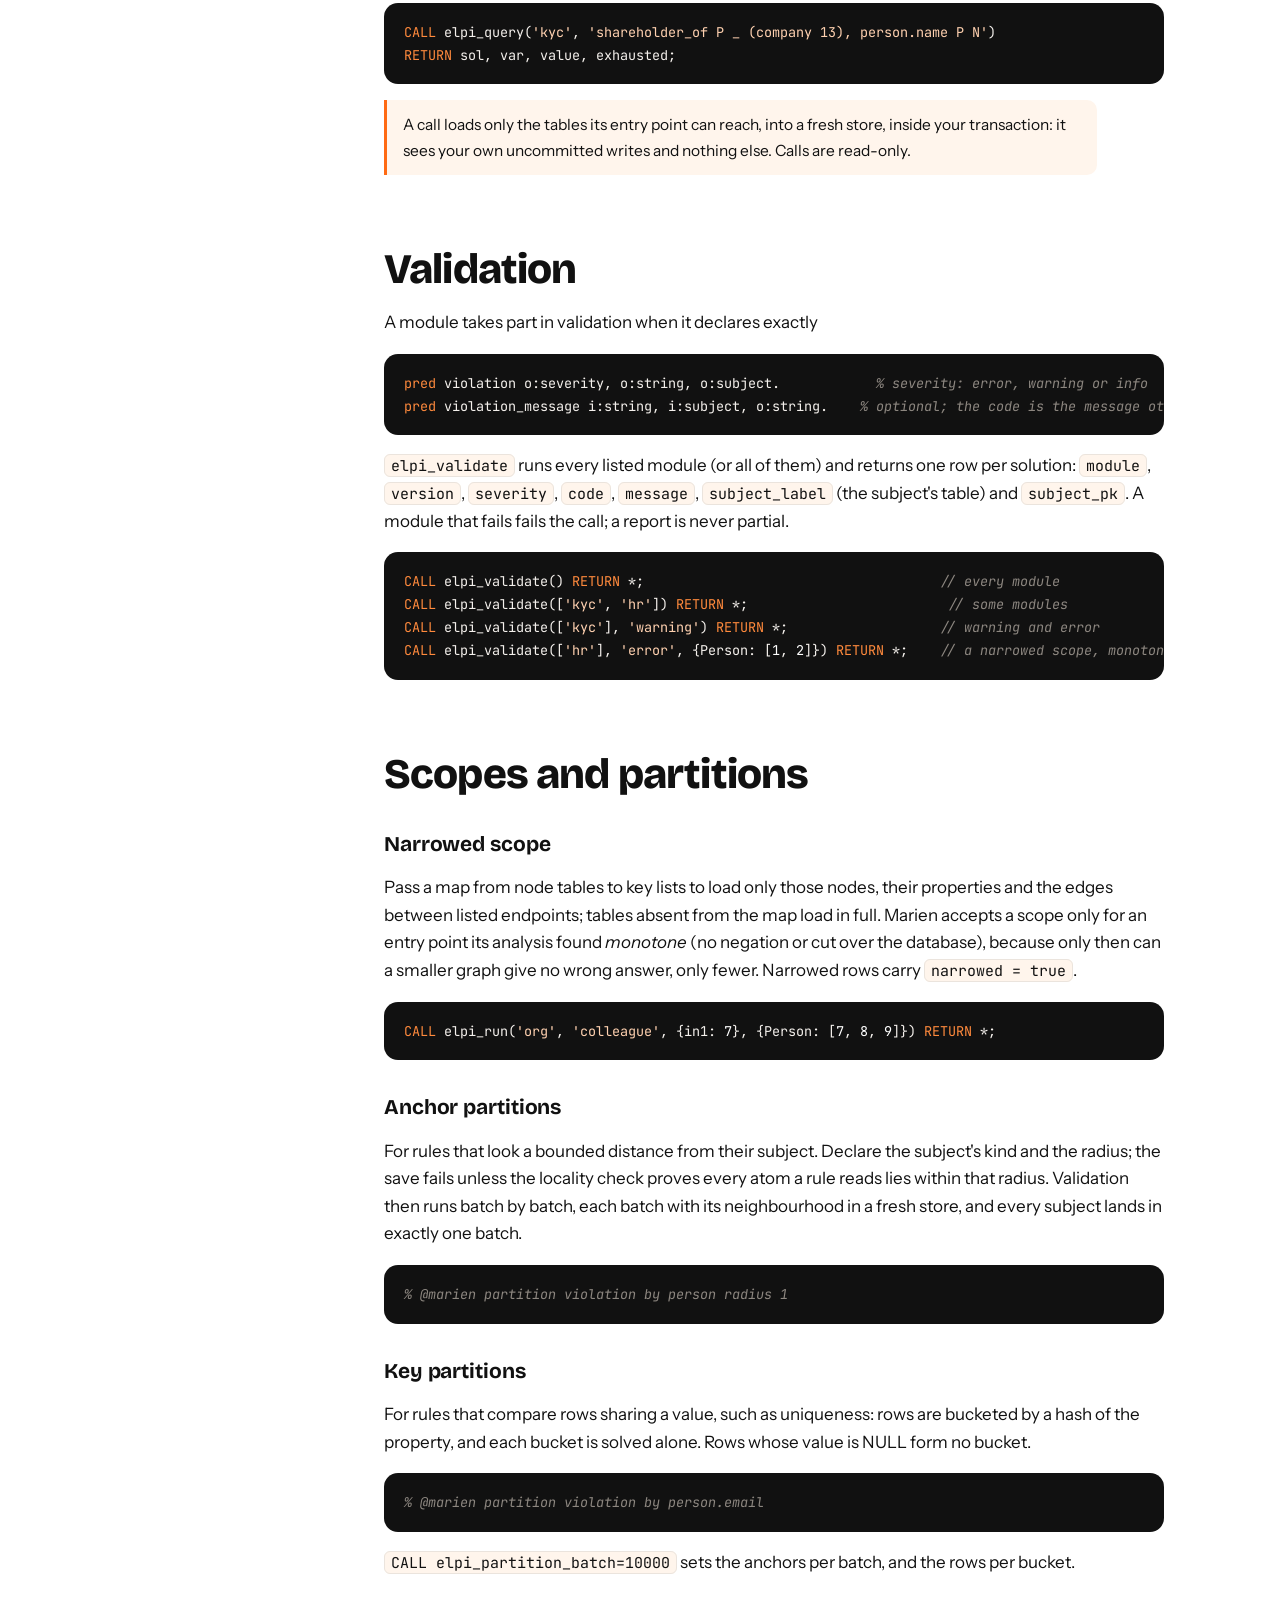
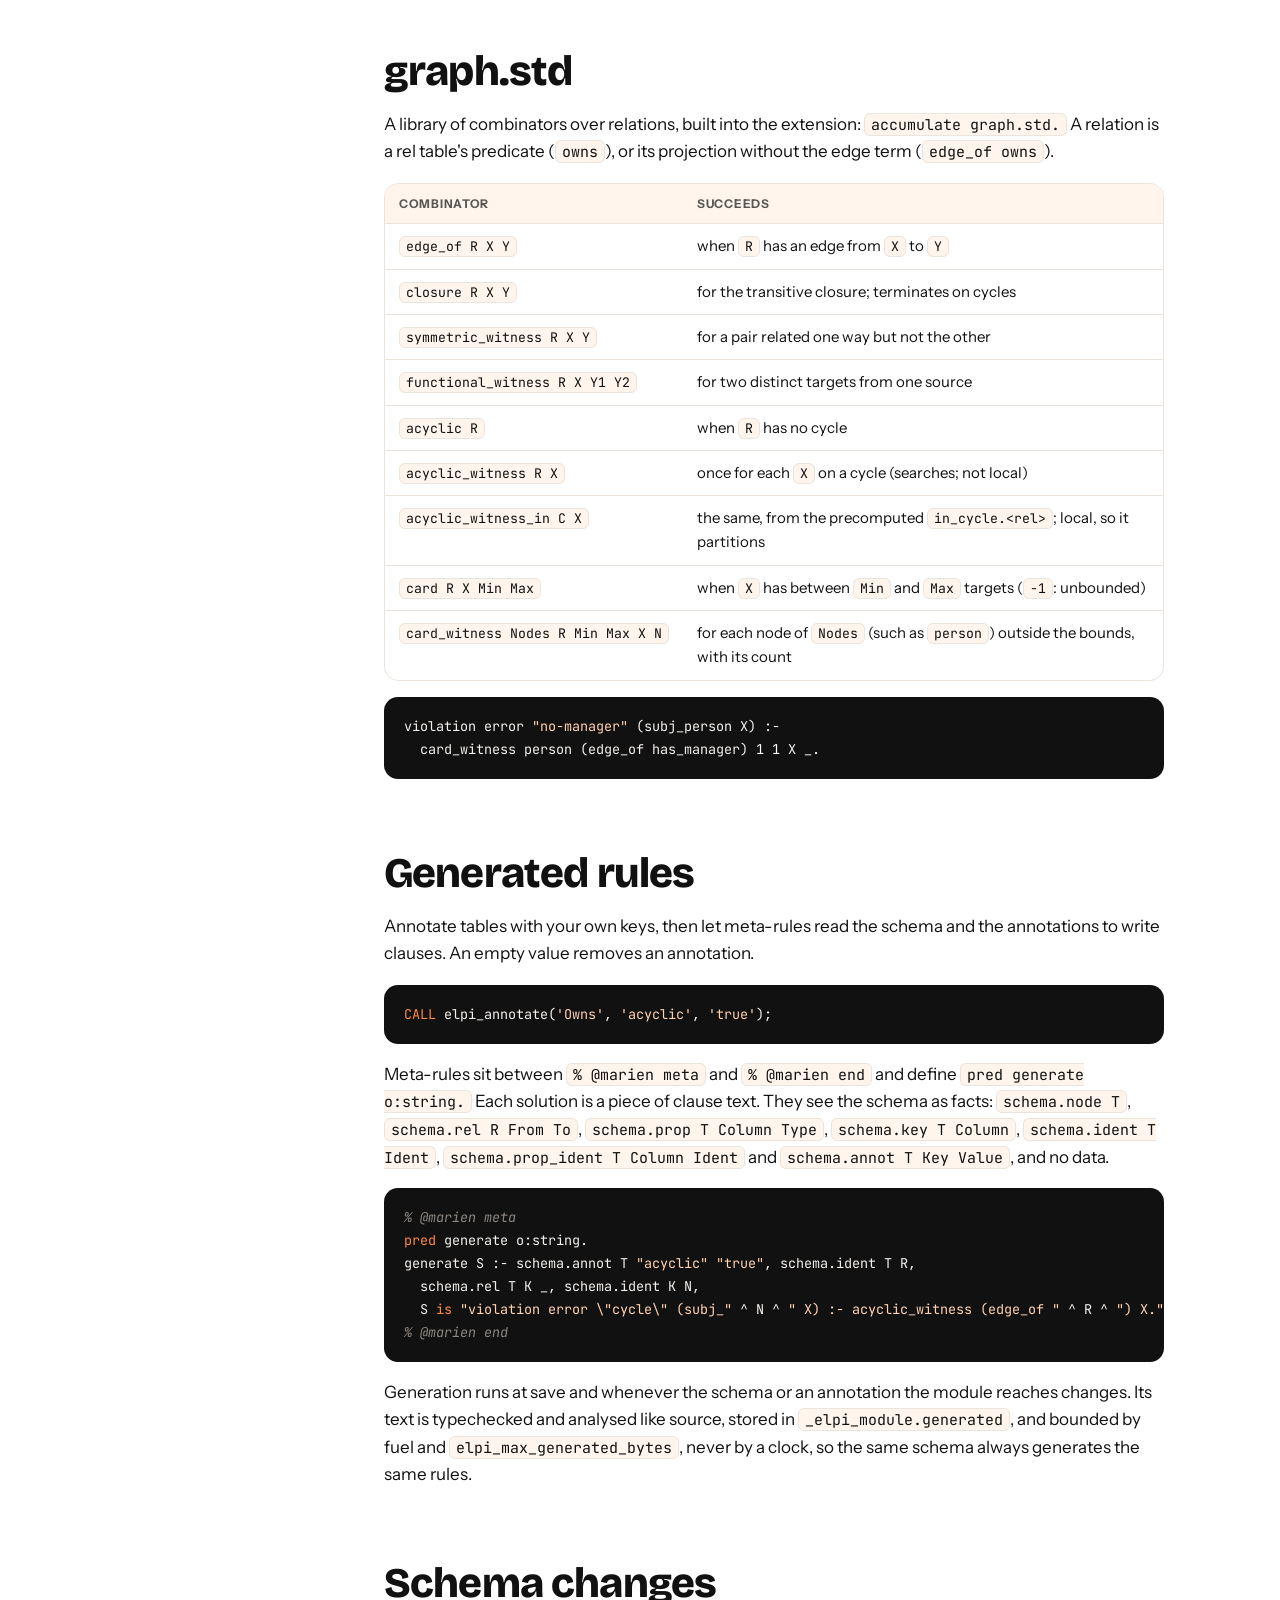
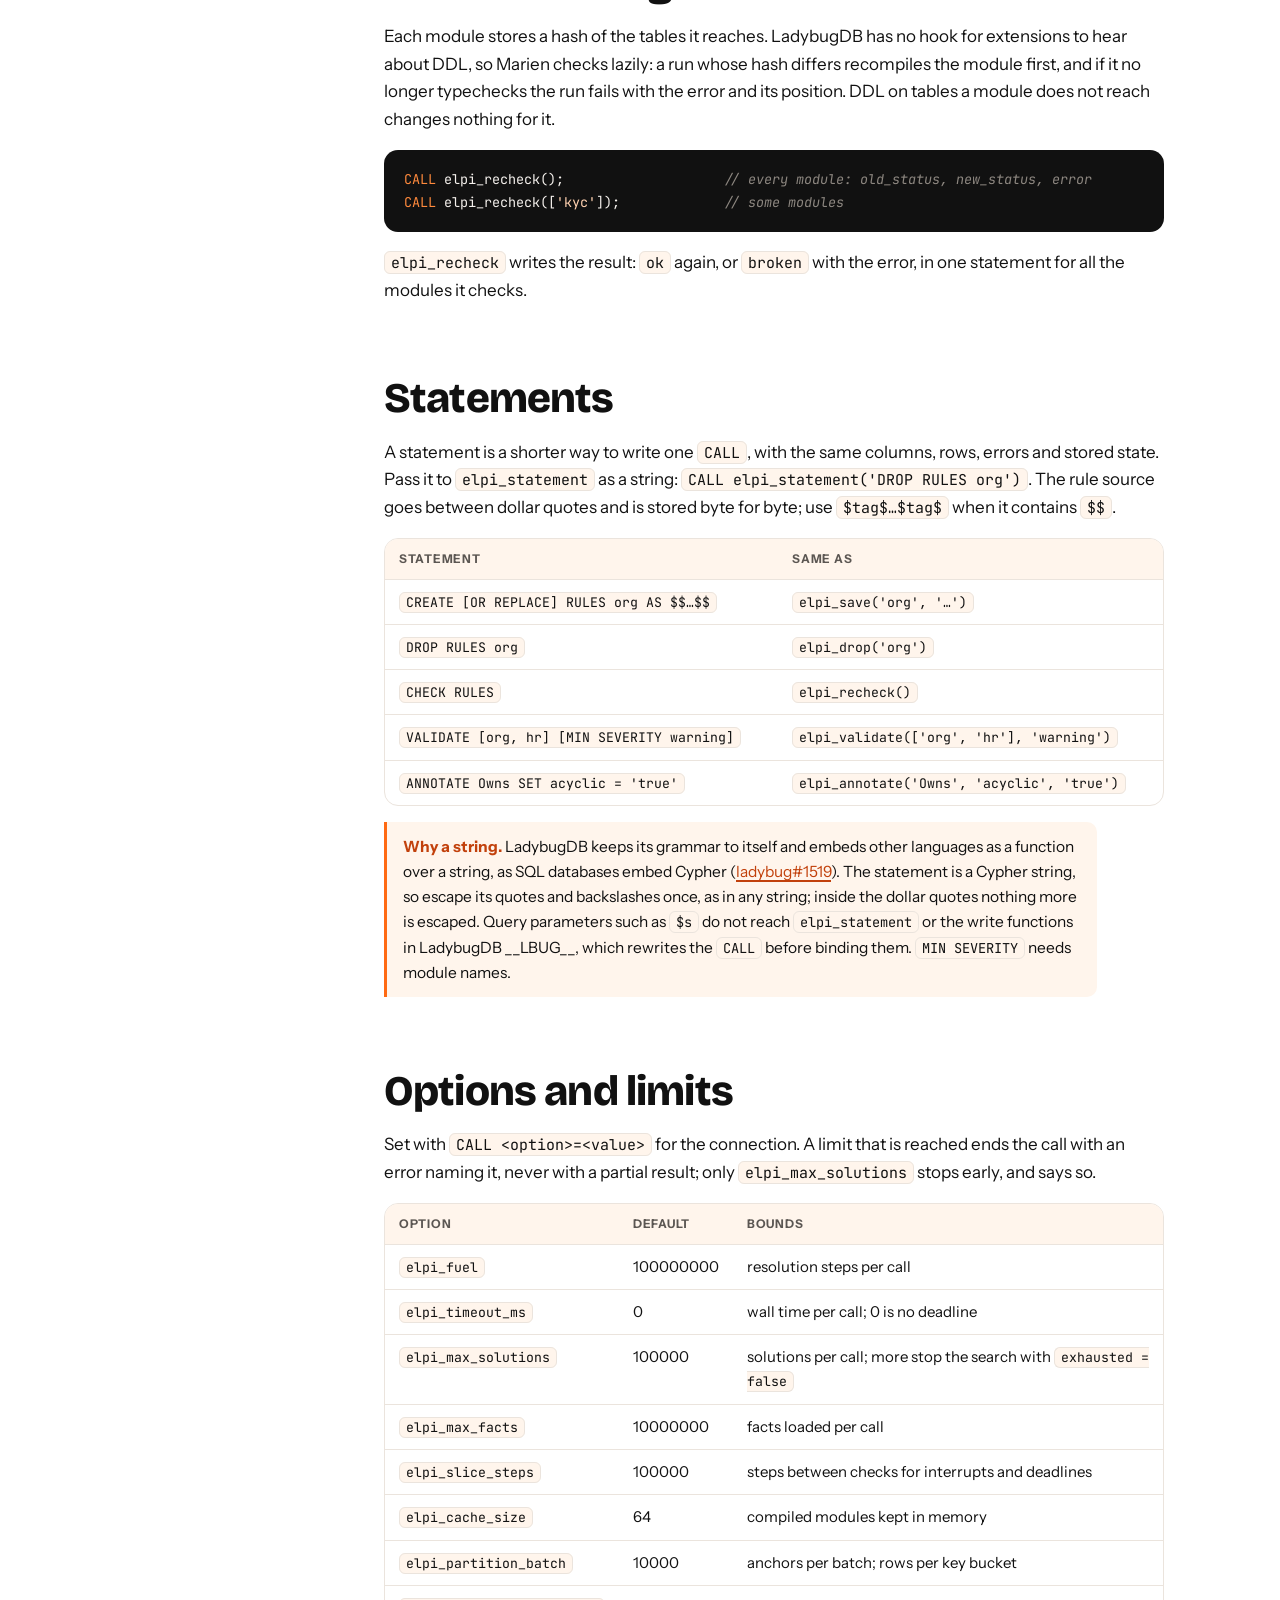
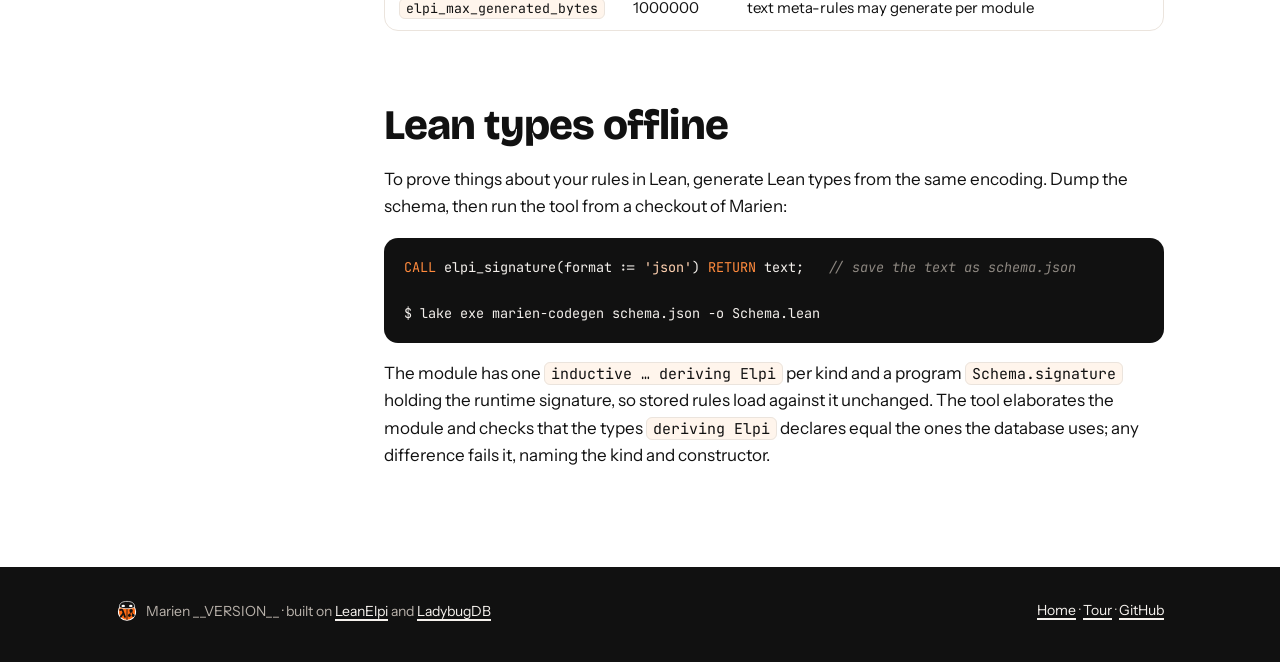
==== commit 66b158bd: "Act on the LadybugDB answers: statements are a string function #1518 was declined (catalog hooks are" ====
--- a/web/guide.html
+++ b/web/guide.html
@@ -168,7 +168,7 @@
       <p><code>elpi_recheck</code> writes the result: <code>ok</code> again, or <code>broken</code> with the error, in one statement for all the modules it checks.</p>
 
       <h2 id="statements">Statements</h2>
-      <p>Each statement is syntax for one <code>CALL</code>, with the same columns, rows, errors and stored state. The rule source goes between dollar quotes and is stored byte for byte; use <code>$tag$…$tag$</code> when it contains <code>$$</code>.</p>
+      <p>A statement is a shorter way to write one <code>CALL</code>, with the same columns, rows, errors and stored state. Pass it to <code>elpi_statement</code> as a string: <code>CALL elpi_statement('DROP RULES org')</code>. The rule source goes between dollar quotes and is stored byte for byte; use <code>$tag$…$tag$</code> when it contains <code>$$</code>.</p>
       <div class="ref-wrap"><table class="ref">
         <tr><th>Statement</th><th>Same as</th></tr>
         <tr><td><code>CREATE [OR REPLACE] RULES org AS $$…$$</code></td><td><code>elpi_save('org', '…')</code></td></tr>
@@ -177,7 +177,7 @@
         <tr><td><code>VALIDATE [org, hr] [MIN SEVERITY warning]</code></td><td><code>elpi_validate(['org', 'hr'], 'warning')</code></td></tr>
         <tr><td><code>ANNOTATE Owns SET acyclic = 'true'</code></td><td><code>elpi_annotate('Owns', 'acyclic', 'true')</code></td></tr>
       </table></div>
-      <p class="note"><strong>For now, through <code>elpi_statement</code>.</strong> LadybugDB __LBUG__ passes only <code>CREATE USER</code> and <code>CREATE ROLE</code> to extension parsers, so write <code>CALL elpi_statement('VALIDATE kyc MIN SEVERITY warning')</code>. Marien registers its statement parser already; the plain syntax works once LadybugDB routes it (<a href="https://github.com/LadybugDB/ladybug/issues/1519">ladybug#1519</a>). <code>MIN SEVERITY</code> needs module names.</p>
+      <p class="note"><strong>Why a string.</strong> LadybugDB keeps its grammar to itself and embeds other languages as a function over a string, as SQL databases embed Cypher (<a href="https://github.com/LadybugDB/ladybug/issues/1519">ladybug#1519</a>). The statement is a Cypher string, so escape its quotes and backslashes once, as in any string; inside the dollar quotes nothing more is escaped. Query parameters such as <code>$s</code> do not reach <code>elpi_statement</code> or the write functions in LadybugDB __LBUG__, which rewrites the <code>CALL</code> before binding them. <code>MIN SEVERITY</code> needs module names.</p>
 
       <h2 id="options">Options and limits</h2>
       <p>Set with <code>CALL &lt;option&gt;=&lt;value&gt;</code> for the connection. A limit that is reached ends the call with an error naming it, never with a partial result; only <code>elpi_max_solutions</code> stops early, and says so.</p>
